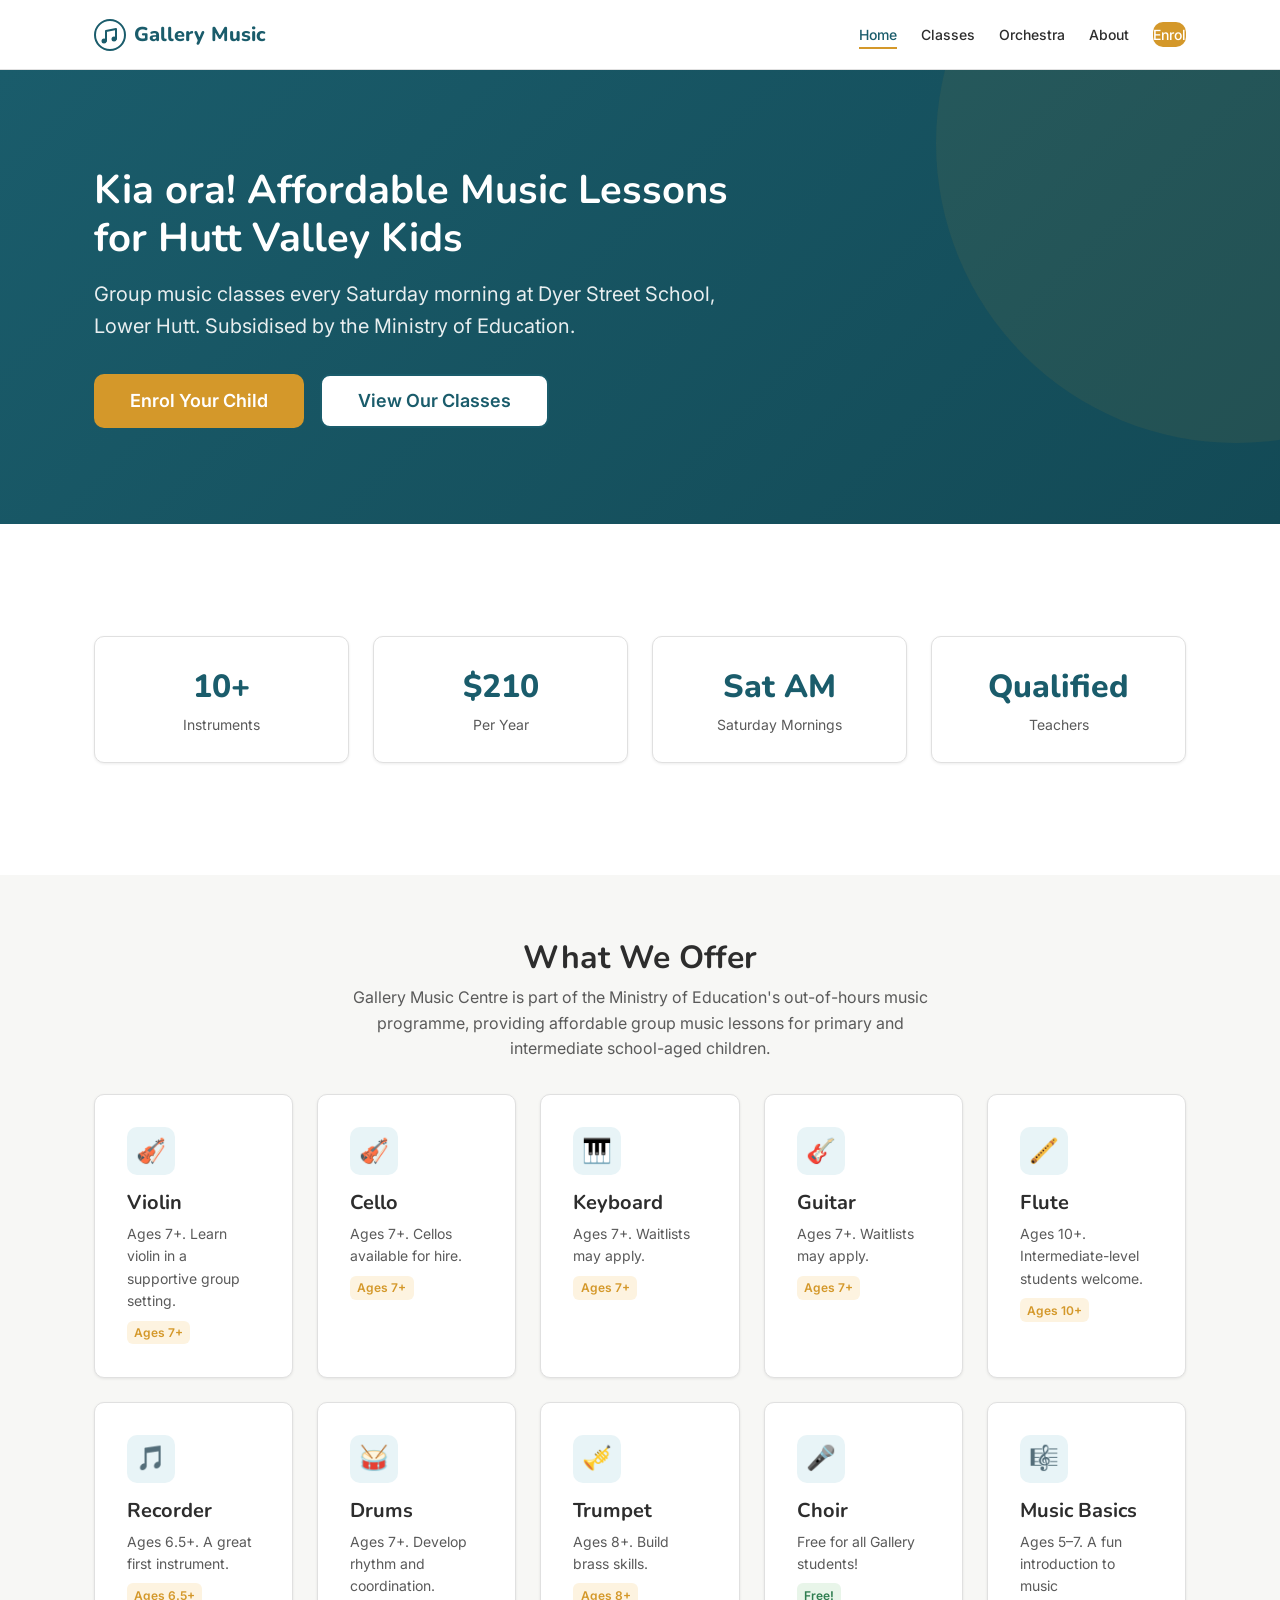
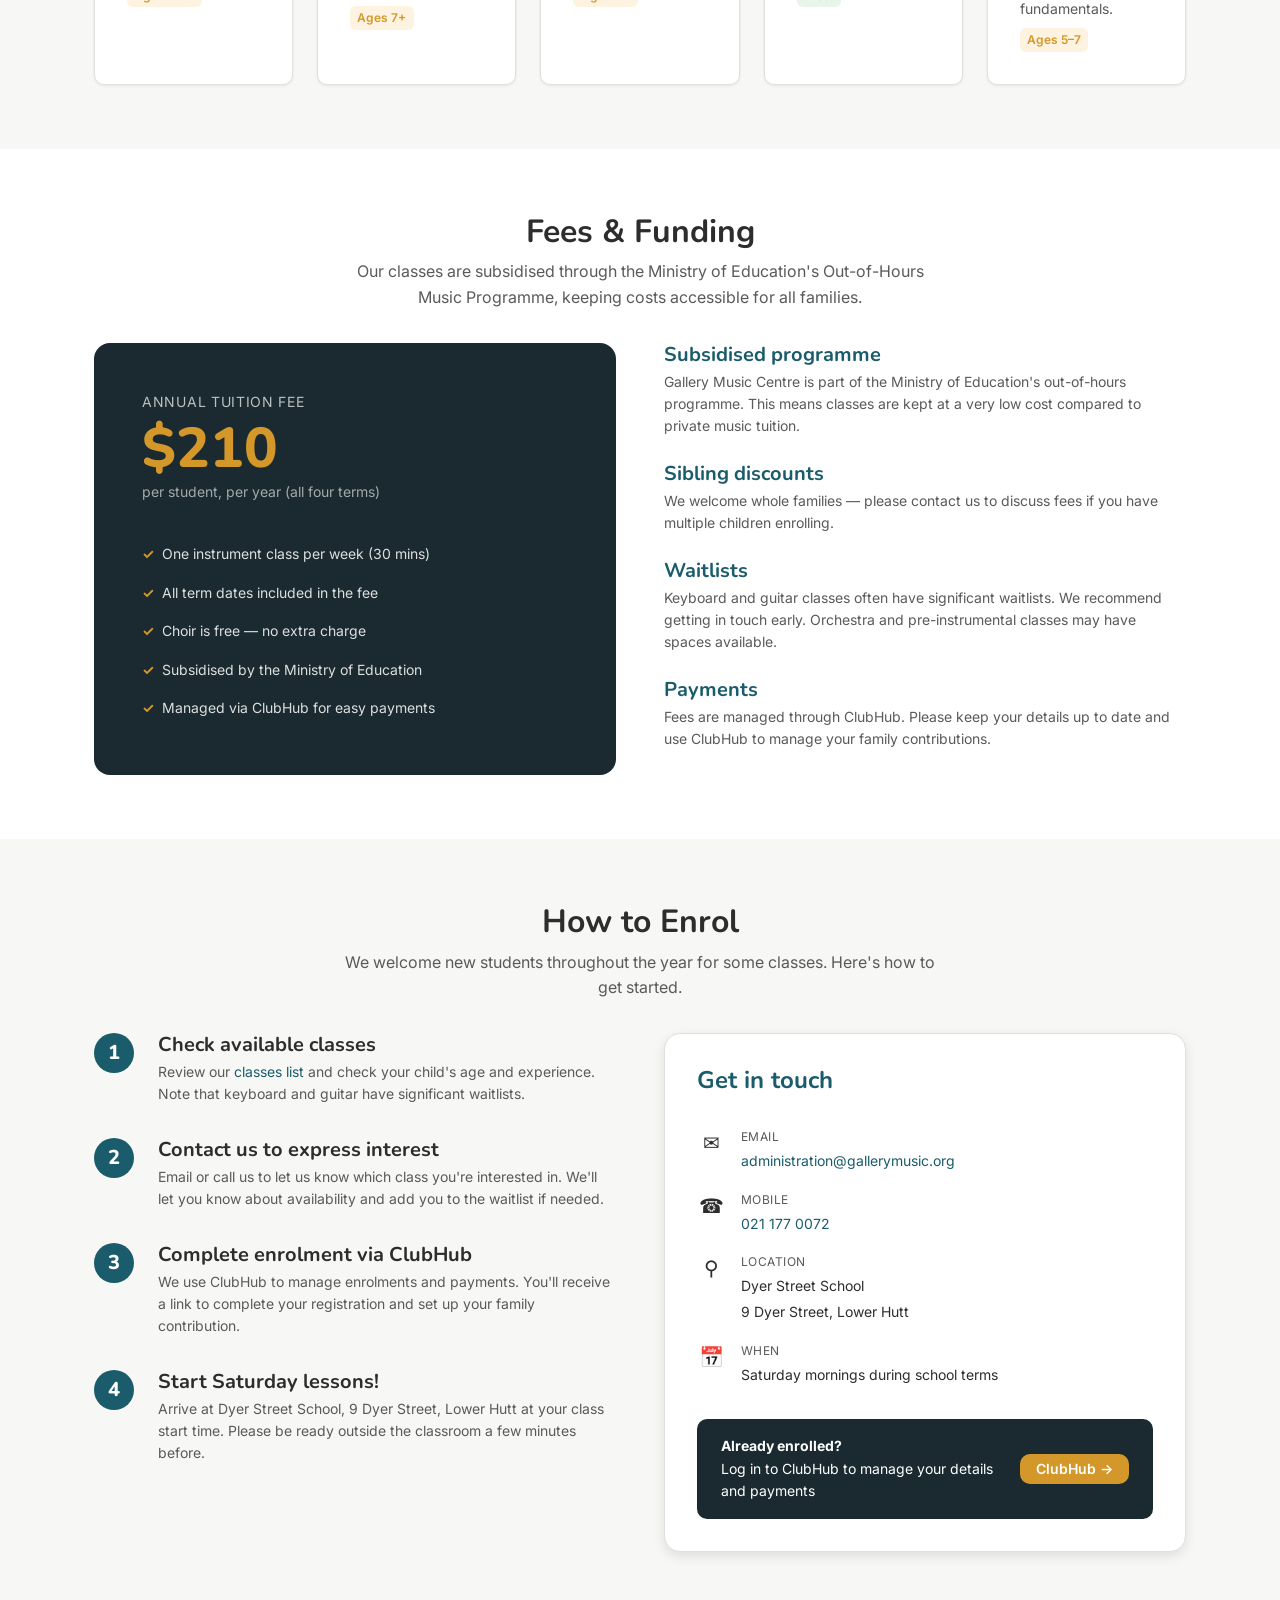
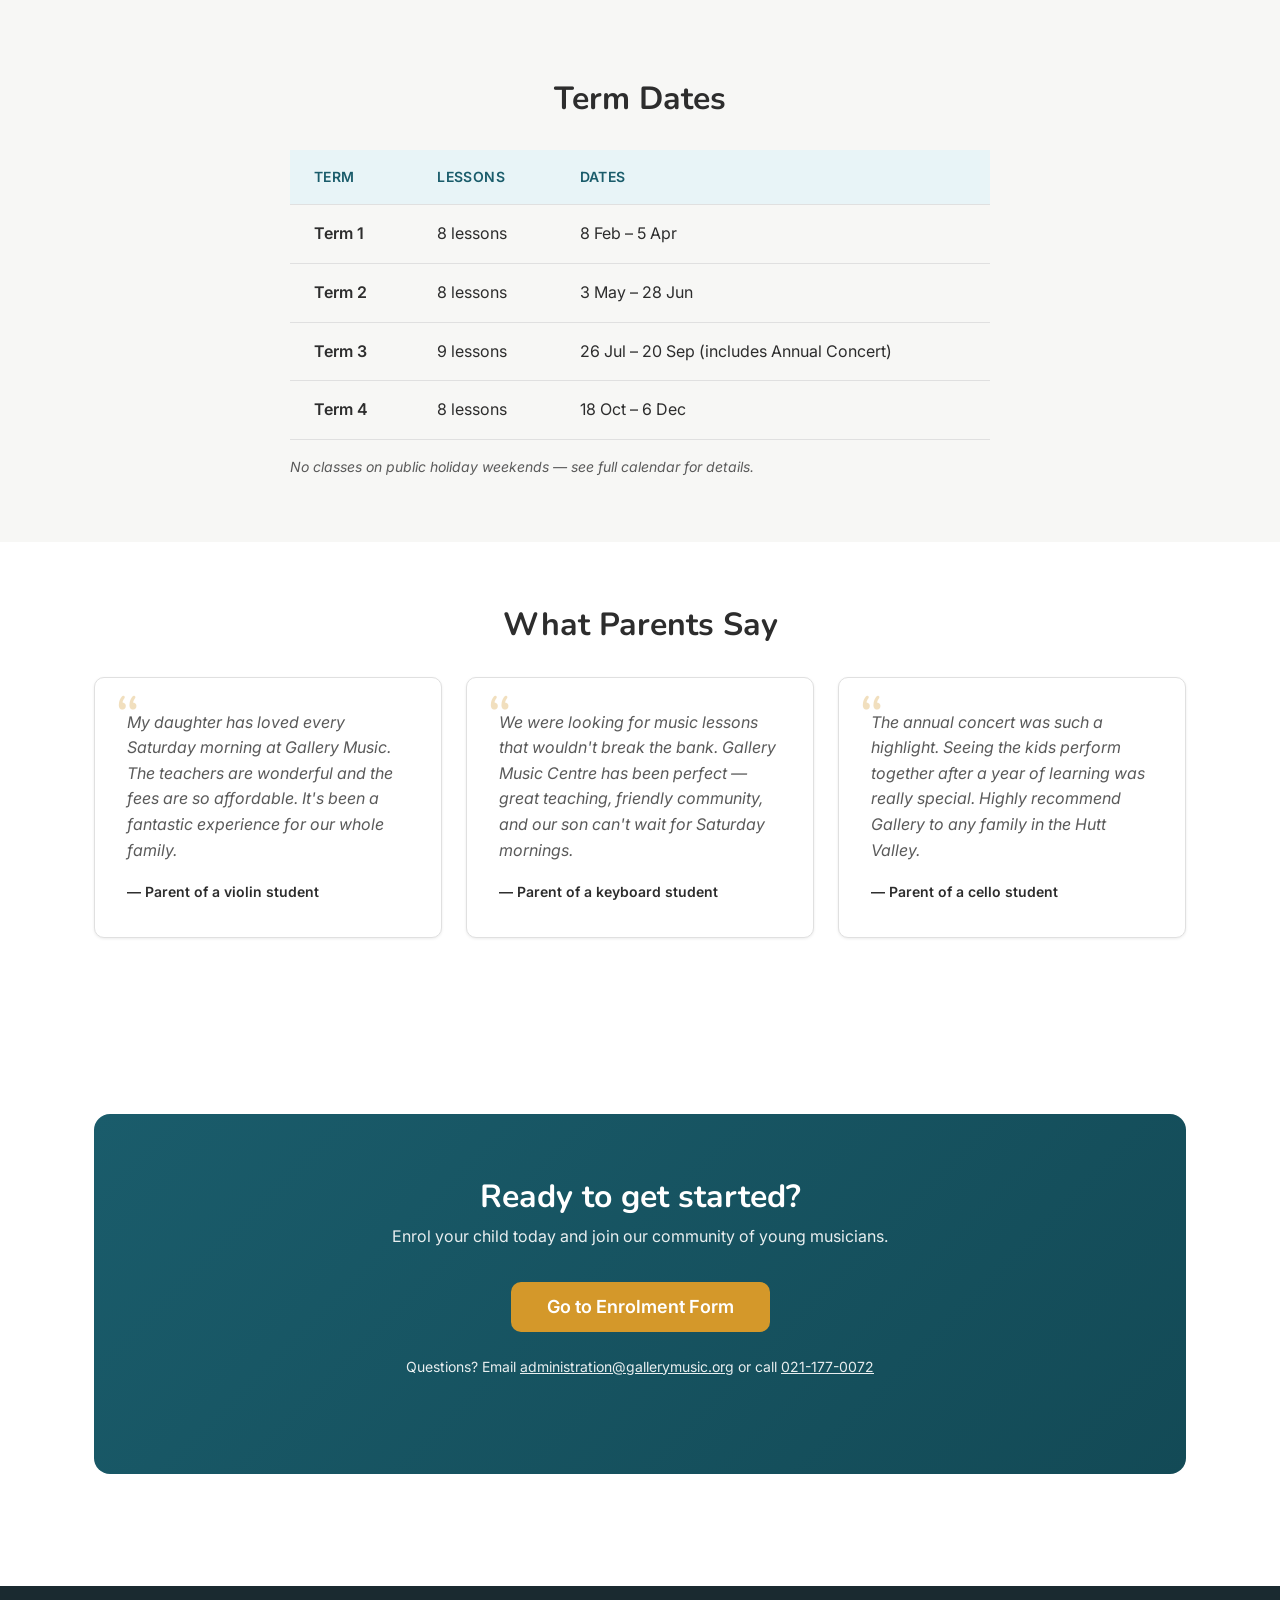
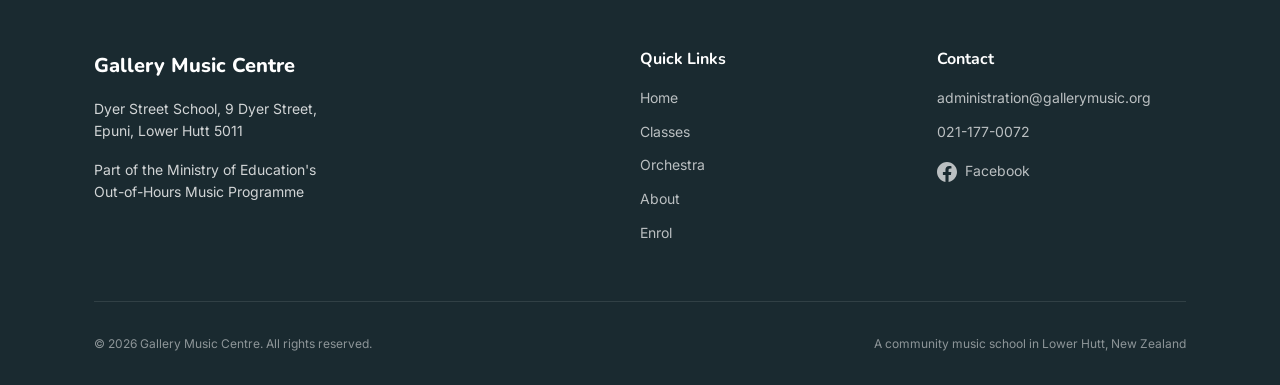
==== index.html @ 292ff6d8 "first commit" ====
<!DOCTYPE html>
<html lang="en-NZ">
<head>
  <meta charset="UTF-8">
  <meta name="viewport" content="width=device-width, initial-scale=1.0">
  <title>Gallery Music Centre — Affordable Music Lessons for Hutt Valley Kids</title>
  <meta name="description" content="Group music classes every Saturday morning at Dyer Street School, Lower Hutt. Subsidised by the Ministry of Education. Piano, violin, guitar, drums and more.">
  <link rel="preconnect" href="https://fonts.googleapis.com">
  <link rel="preconnect" href="https://fonts.gstatic.com" crossorigin>
  <link href="https://fonts.googleapis.com/css2?family=Inter:wght@400;500;600;700&family=Nunito:wght@700;800&display=swap" rel="stylesheet">
  <link rel="stylesheet" href="css/style.css">
</head>
<body>

  <a href="#main" class="skip-link">Skip to main content</a>

  <!-- Header -->
  <header class="site-header">
    <nav class="nav container" aria-label="Main navigation">
      <a href="index.html" class="nav__logo" aria-label="Gallery Music Centre — Home">
        <svg viewBox="0 0 32 32" fill="none" aria-hidden="true">
          <circle cx="16" cy="16" r="15" stroke="currentColor" stroke-width="2"/>
          <path d="M12 22V12l10-2v10" stroke="currentColor" stroke-width="2" stroke-linecap="round" stroke-linejoin="round"/>
          <circle cx="10" cy="22" r="2.5" fill="currentColor"/>
          <circle cx="20" cy="20" r="2.5" fill="currentColor"/>
        </svg>
        Gallery Music
      </a>
      <div class="nav__overlay" aria-hidden="true"></div>
      <ul class="nav__links" id="nav-links">
        <li><a href="index.html" class="active">Home</a></li>
        <li><a href="classes.html">Classes</a></li>
        <li><a href="orchestra.html">Orchestra</a></li>
        <li><a href="about.html">About</a></li>
        <li><a href="enrol.html" class="nav__enrol">Enrol</a></li>
      </ul>
      <button class="nav__toggle" aria-expanded="false" aria-controls="nav-links" aria-label="Toggle menu">
        <span></span><span></span><span></span>
      </button>
    </nav>
  </header>

  <main id="main">

    <!-- Hero -->
    <section class="hero">
      <div class="container">
        <div class="hero__content">
          <h1>Kia ora! Affordable Music Lessons for Hutt Valley Kids</h1>
          <p>Group music classes every Saturday morning at Dyer Street School, Lower Hutt. Subsidised by the Ministry of Education.</p>
          <div class="hero__buttons">
            <a href="enrol.html" class="btn btn--primary btn--large">Enrol Your Child</a>
            <a href="classes.html" class="btn btn--secondary btn--large">View Our Classes</a>
          </div>
        </div>
      </div>
    </section>

    <!-- Key Stats -->
    <section class="section" aria-label="Key facts">
      <div class="container">
        <div class="stats">
          <div class="stat-card">
            <span class="stat-card__value">10+</span>
            <span class="stat-card__label">Instruments</span>
          </div>
          <div class="stat-card">
            <span class="stat-card__value">$210</span>
            <span class="stat-card__label">Per Year</span>
          </div>
          <div class="stat-card">
            <span class="stat-card__value">Sat AM</span>
            <span class="stat-card__label">Saturday Mornings</span>
          </div>
          <div class="stat-card">
            <span class="stat-card__value">Qualified</span>
            <span class="stat-card__label">Teachers</span>
          </div>
        </div>
      </div>
    </section>

    <!-- What We Offer -->
    <section class="section section--alt">
      <div class="container">
        <div class="section-title">
          <h2>What We Offer</h2>
          <p>Gallery Music Centre is part of the Ministry of Education's out-of-hours music programme, providing affordable group music lessons for primary and intermediate school-aged children.</p>
        </div>
        <div class="card-grid card-grid--home">
          <a href="classes.html" class="card">
            <div class="card__icon">🎻</div>
            <h3>Violin</h3>
            <p>Ages 7+. Learn violin in a supportive group setting.</p>
            <span class="card__tag">Ages 7+</span>
          </a>
          <a href="classes.html" class="card">
            <div class="card__icon">🎻</div>
            <h3>Cello</h3>
            <p>Ages 7+. Cellos available for hire.</p>
            <span class="card__tag">Ages 7+</span>
          </a>
          <a href="classes.html" class="card">
            <div class="card__icon">🎹</div>
            <h3>Keyboard</h3>
            <p>Ages 7+. Waitlists may apply.</p>
            <span class="card__tag">Ages 7+</span>
          </a>
          <a href="classes.html" class="card">
            <div class="card__icon">🎸</div>
            <h3>Guitar</h3>
            <p>Ages 7+. Waitlists may apply.</p>
            <span class="card__tag">Ages 7+</span>
          </a>
          <a href="classes.html" class="card">
            <div class="card__icon">🪈</div>
            <h3>Flute</h3>
            <p>Ages 10+. Intermediate-level students welcome.</p>
            <span class="card__tag">Ages 10+</span>
          </a>
          <a href="classes.html" class="card">
            <div class="card__icon">🎵</div>
            <h3>Recorder</h3>
            <p>Ages 6.5+. A great first instrument.</p>
            <span class="card__tag">Ages 6.5+</span>
          </a>
          <a href="classes.html" class="card">
            <div class="card__icon">🥁</div>
            <h3>Drums</h3>
            <p>Ages 7+. Develop rhythm and coordination.</p>
            <span class="card__tag">Ages 7+</span>
          </a>
          <a href="classes.html" class="card">
            <div class="card__icon">🎺</div>
            <h3>Trumpet</h3>
            <p>Ages 8+. Build brass skills.</p>
            <span class="card__tag">Ages 8+</span>
          </a>
          <a href="classes.html" class="card card--free">
            <div class="card__icon">🎤</div>
            <h3>Choir</h3>
            <p>Free for all Gallery students!</p>
            <span class="card__tag">Free!</span>
          </a>
          <a href="classes.html" class="card">
            <div class="card__icon">🎼</div>
            <h3>Music Basics</h3>
            <p>Ages 5&ndash;7. A fun introduction to music fundamentals.</p>
            <span class="card__tag">Ages 5&ndash;7</span>
          </a>
        </div>
      </div>
    </section>

    <!-- Fees & Funding -->
    <section class="section">
      <div class="container">
        <div class="section-title">
          <h2>Fees &amp; Funding</h2>
          <p>Our classes are subsidised through the Ministry of Education's Out-of-Hours Music Programme, keeping costs accessible for all families.</p>
        </div>
        <div class="fees-layout">
          <div class="fee-box">
            <div class="fee-box__title">Annual Tuition Fee</div>
            <div class="fee-box__amount">$210</div>
            <div class="fee-box__period">per student, per year (all four terms)</div>
            <ul class="fee-box__list">
              <li>One instrument class per week (30 mins)</li>
              <li>All term dates included in the fee</li>
              <li>Choir is free &mdash; no extra charge</li>
              <li>Subsidised by the Ministry of Education</li>
              <li>Managed via ClubHub for easy payments</li>
            </ul>
          </div>
          <div class="fee-notes">
            <h4>Subsidised programme</h4>
            <p>Gallery Music Centre is part of the Ministry of Education's out-of-hours programme. This means classes are kept at a very low cost compared to private music tuition.</p>
            <h4>Sibling discounts</h4>
            <p>We welcome whole families &mdash; please contact us to discuss fees if you have multiple children enrolling.</p>
            <h4>Waitlists</h4>
            <p>Keyboard and guitar classes often have significant waitlists. We recommend getting in touch early. Orchestra and pre-instrumental classes may have spaces available.</p>
            <h4>Payments</h4>
            <p>Fees are managed through ClubHub. Please keep your details up to date and use ClubHub to manage your family contributions.</p>
          </div>
        </div>
      </div>
    </section>

    <!-- Join Gallery Music -->
    <section class="section section--alt">
      <div class="container">
        <div class="section-title">
          <h2>How to Enrol</h2>
          <p>We welcome new students throughout the year for some classes. Here's how to get started.</p>
        </div>
        <div class="enrol-layout">
          <div class="enrol-steps">
            <div class="enrol-step">
              <div class="enrol-step__num">1</div>
              <div>
                <h4>Check available classes</h4>
                <p>Review our <a href="classes.html">classes list</a> and check your child's age and experience. Note that keyboard and guitar have significant waitlists.</p>
              </div>
            </div>
            <div class="enrol-step">
              <div class="enrol-step__num">2</div>
              <div>
                <h4>Contact us to express interest</h4>
                <p>Email or call us to let us know which class you're interested in. We'll let you know about availability and add you to the waitlist if needed.</p>
              </div>
            </div>
            <div class="enrol-step">
              <div class="enrol-step__num">3</div>
              <div>
                <h4>Complete enrolment via ClubHub</h4>
                <p>We use ClubHub to manage enrolments and payments. You'll receive a link to complete your registration and set up your family contribution.</p>
              </div>
            </div>
            <div class="enrol-step">
              <div class="enrol-step__num">4</div>
              <div>
                <h4>Start Saturday lessons!</h4>
                <p>Arrive at Dyer Street School, 9 Dyer Street, Lower Hutt at your class start time. Please be ready outside the classroom a few minutes before.</p>
              </div>
            </div>
          </div>
          <div class="contact-box">
            <h3>Get in touch</h3>
            <div class="contact-item">
              <div class="contact-item__icon">&#9993;</div>
              <div>
                <div class="contact-item__label">Email</div>
                <a href="mailto:administration@gallerymusic.org">administration@gallerymusic.org</a>
              </div>
            </div>
            <div class="contact-item">
              <div class="contact-item__icon">&#9742;</div>
              <div>
                <div class="contact-item__label">Mobile</div>
                <a href="tel:021-177-0072">021 177 0072</a>
              </div>
            </div>
            <div class="contact-item">
              <div class="contact-item__icon">&#9906;</div>
              <div>
                <div class="contact-item__label">Location</div>
                <span>Dyer Street School<br>9 Dyer Street, Lower Hutt</span>
              </div>
            </div>
            <div class="contact-item">
              <div class="contact-item__icon">&#128197;</div>
              <div>
                <div class="contact-item__label">When</div>
                <span>Saturday mornings during school terms</span>
              </div>
            </div>
            <!-- TODO: Add actual ClubHub URL -->
            <div class="clubhub-banner">
              <div class="clubhub-banner__text">
                <strong>Already enrolled?</strong>
                Log in to ClubHub to manage your details and payments
              </div>
              <a href="enrol.html" class="btn">ClubHub &rarr;</a>
            </div>
          </div>
        </div>
      </div>
    </section>

    <!-- Term Calendar -->
    <section class="section section--alt">
      <div class="container">
        <div class="section-title">
          <h2>Term Dates</h2>
          <!-- TODO: Update term dates each year -->
        </div>
        <div style="max-width: 700px; margin: 0 auto;">
          <table class="term-table">
            <thead>
              <tr>
                <th>Term</th>
                <th>Lessons</th>
                <th>Dates</th>
              </tr>
            </thead>
            <tbody>
              <!-- TODO: Replace with actual current year term dates -->
              <tr>
                <td>Term 1</td>
                <td>8 lessons</td>
                <td>8 Feb &ndash; 5 Apr</td>
              </tr>
              <tr>
                <td>Term 2</td>
                <td>8 lessons</td>
                <td>3 May &ndash; 28 Jun</td>
              </tr>
              <tr>
                <td>Term 3</td>
                <td>9 lessons</td>
                <td>26 Jul &ndash; 20 Sep (includes Annual Concert)</td>
              </tr>
              <tr>
                <td>Term 4</td>
                <td>8 lessons</td>
                <td>18 Oct &ndash; 6 Dec</td>
              </tr>
            </tbody>
          </table>
          <p class="term-note">No classes on public holiday weekends &mdash; see full calendar for details.</p>
        </div>
      </div>
    </section>

    <!-- Testimonials -->
    <section class="section">
      <div class="container">
        <div class="section-title">
          <h2>What Parents Say</h2>
        </div>
        <!-- TODO: Replace placeholder testimonials with real parent quotes -->
        <div class="testimonials">
          <div class="testimonial">
            <p>My daughter has loved every Saturday morning at Gallery Music. The teachers are wonderful and the fees are so affordable. It's been a fantastic experience for our whole family.</p>
            <span class="testimonial__author">&mdash; Parent of a violin student</span>
          </div>
          <div class="testimonial">
            <p>We were looking for music lessons that wouldn't break the bank. Gallery Music Centre has been perfect &mdash; great teaching, friendly community, and our son can't wait for Saturday mornings.</p>
            <span class="testimonial__author">&mdash; Parent of a keyboard student</span>
          </div>
          <div class="testimonial">
            <p>The annual concert was such a highlight. Seeing the kids perform together after a year of learning was really special. Highly recommend Gallery to any family in the Hutt Valley.</p>
            <span class="testimonial__author">&mdash; Parent of a cello student</span>
          </div>
        </div>
      </div>
    </section>

    <!-- CTA Banner -->
    <section class="section">
      <div class="container">
        <div class="cta-banner">
          <h2>Ready to get started?</h2>
          <p>Enrol your child today and join our community of young musicians.</p>
          <a href="enrol.html" class="btn btn--primary btn--large">Go to Enrolment Form</a>
          <p style="margin-top: var(--space-lg); font-size: var(--fs-sm);">
            Questions? Email <a href="mailto:administration@gallerymusic.org" style="color: var(--color-white); text-decoration: underline;">administration@gallerymusic.org</a>
            or call <a href="tel:021-177-0072" style="color: var(--color-white); text-decoration: underline;">021-177-0072</a>
          </p>
        </div>
      </div>
    </section>

  </main>

  <!-- Footer -->
  <footer class="site-footer">
    <div class="container">
      <div class="footer__grid">
        <div>
          <div class="footer__brand">Gallery Music Centre</div>
          <p>Dyer Street School, 9 Dyer Street,<br>Epuni, Lower Hutt 5011</p>
          <p style="margin-top: var(--space-md);">Part of the Ministry of Education's<br>Out-of-Hours Music Programme</p>
        </div>
        <div>
          <h4>Quick Links</h4>
          <ul class="footer__links">
            <li><a href="index.html">Home</a></li>
            <li><a href="classes.html">Classes</a></li>
            <li><a href="orchestra.html">Orchestra</a></li>
            <li><a href="about.html">About</a></li>
            <li><a href="enrol.html">Enrol</a></li>
          </ul>
        </div>
        <div>
          <h4>Contact</h4>
          <ul class="footer__links">
            <li><a href="mailto:administration@gallerymusic.org">administration@gallerymusic.org</a></li>
            <li><a href="tel:021-177-0072">021-177-0072</a></li>
          </ul>
          <div class="footer__social" style="margin-top: var(--space-md);">
            <a href="https://www.facebook.com/gallerymusiccentre" target="_blank" rel="noopener noreferrer">
              <svg width="20" height="20" viewBox="0 0 24 24" fill="currentColor" aria-hidden="true"><path d="M24 12.073c0-6.627-5.373-12-12-12s-12 5.373-12 12c0 5.99 4.388 10.954 10.125 11.854v-8.385H7.078v-3.47h3.047V9.43c0-3.007 1.792-4.669 4.533-4.669 1.312 0 2.686.235 2.686.235v2.953H15.83c-1.491 0-1.956.925-1.956 1.874v2.25h3.328l-.532 3.47h-2.796v8.385C19.612 23.027 24 18.062 24 12.073z"/></svg>
              Facebook
            </a>
          </div>
        </div>
      </div>
      <div class="footer__bottom">
        <span>&copy; 2026 Gallery Music Centre. All rights reserved.</span>
        <span>A community music school in Lower Hutt, New Zealand</span>
      </div>
    </div>
  </footer>

  <script src="js/main.js"></script>
</body>
</html>
---- css/style.css ----
/* ============================================
   Gallery Music Centre — Design System & Styles
   See art_direction.md for full creative brief.
   ============================================ */

/* --- Custom Properties --- */
:root {
  /* Colours */
  --color-primary: #1a5c6b;
  --color-primary-dark: #134a56;
  --color-primary-light: #e8f4f7;
  --color-accent: #d4982a;
  --color-accent-light: #fdf3e0;
  --color-text: #2d2d2d;
  --color-text-light: #5a5a5a;
  --color-bg: #ffffff;
  --color-bg-alt: #f7f7f5;
  --color-bg-dark: #1a2a30;
  --color-border: #e0e0e0;
  --color-success: #2e7d4f;
  --color-error: #c0392b;
  --color-white: #ffffff;

  /* Typography */
  --font-body: 'Inter', -apple-system, BlinkMacSystemFont, 'Segoe UI', sans-serif;
  --font-heading: 'Nunito', 'Inter', sans-serif;
  --fs-xs: 0.75rem;
  --fs-sm: 0.875rem;
  --fs-base: 1rem;
  --fs-md: 1.125rem;
  --fs-lg: 1.25rem;
  --fs-xl: 1.5rem;
  --fs-2xl: 2rem;
  --fs-3xl: 2.5rem;
  --lh-tight: 1.2;
  --lh-normal: 1.6;

  /* Spacing */
  --space-xs: 0.25rem;
  --space-sm: 0.5rem;
  --space-md: 1rem;
  --space-lg: 1.5rem;
  --space-xl: 2rem;
  --space-2xl: 3rem;
  --space-3xl: 4rem;
  --space-4xl: 6rem;

  /* Layout */
  --max-width: 1140px;
  --nav-height: 70px;

  /* Effects */
  --radius-sm: 6px;
  --radius-md: 10px;
  --radius-lg: 16px;
  --radius-full: 50%;
  --shadow-sm: 0 1px 3px rgba(0, 0, 0, 0.08);
  --shadow-md: 0 4px 12px rgba(0, 0, 0, 0.1);
  --shadow-lg: 0 8px 24px rgba(0, 0, 0, 0.12);
  --transition: 0.2s ease;
}

/* --- Reset & Base --- */
*,
*::before,
*::after {
  box-sizing: border-box;
  margin: 0;
  padding: 0;
}

html {
  scroll-behavior: smooth;
  scroll-padding-top: var(--nav-height);
}

body {
  font-family: var(--font-body);
  font-size: var(--fs-base);
  line-height: var(--lh-normal);
  color: var(--color-text);
  background: var(--color-bg);
  -webkit-font-smoothing: antialiased;
}

img {
  max-width: 100%;
  height: auto;
  display: block;
}

a {
  color: var(--color-primary);
  text-decoration: none;
  transition: color var(--transition);
}

a:hover {
  color: var(--color-accent);
  text-decoration: underline;
}

/* Suppress underline on cards, buttons, nav, footer links */
.card:hover,
.btn:hover,
.nav__links a:hover,
.nav__logo:hover,
.footer__links a:hover,
.footer__social a:hover,
.clubhub-banner .btn:hover {
  text-decoration: none;
}

h1, h2, h3, h4, h5, h6 {
  font-family: var(--font-heading);
  line-height: var(--lh-tight);
  color: var(--color-text);
}

h1 { font-size: var(--fs-3xl); }
h2 { font-size: var(--fs-2xl); }
h3 { font-size: var(--fs-xl); }
h4 { font-size: var(--fs-lg); }

/* --- Skip to Content --- */
.skip-link {
  position: absolute;
  top: -100%;
  left: var(--space-md);
  background: var(--color-primary);
  color: var(--color-white);
  padding: var(--space-sm) var(--space-md);
  border-radius: var(--radius-sm);
  z-index: 1000;
  font-size: var(--fs-sm);
}

.skip-link:focus {
  top: var(--space-sm);
  color: var(--color-white);
}

/* --- Utility --- */
.container {
  width: 100%;
  max-width: var(--max-width);
  margin: 0 auto;
  padding: 0 var(--space-lg);
}

.section {
  padding: var(--space-3xl) 0;
}

.section--alt {
  background: var(--color-bg-alt);
}

.section-title {
  text-align: center;
  margin-bottom: var(--space-xl);
}

.section-title h2 {
  margin-bottom: var(--space-sm);
}

.section-title p {
  color: var(--color-text-light);
  max-width: 600px;
  margin: 0 auto;
}

.text-center { text-align: center; }

.sr-only {
  position: absolute;
  width: 1px;
  height: 1px;
  padding: 0;
  margin: -1px;
  overflow: hidden;
  clip: rect(0, 0, 0, 0);
  white-space: nowrap;
  border: 0;
}

/* --- Buttons --- */
.btn {
  display: inline-flex;
  align-items: center;
  gap: var(--space-sm);
  padding: 0.75rem 1.75rem;
  border: none;
  border-radius: var(--radius-md);
  font-family: var(--font-body);
  font-size: var(--fs-base);
  font-weight: 600;
  cursor: pointer;
  transition: all var(--transition);
  text-decoration: none;
  line-height: 1;
}

.btn:focus-visible {
  outline: 3px solid var(--color-accent);
  outline-offset: 2px;
}

.btn--primary {
  background: var(--color-accent);
  color: var(--color-white);
}

.btn--primary:hover {
  background: #c08a22;
  color: var(--color-white);
}

.btn--secondary {
  background: var(--color-white);
  color: var(--color-primary);
  border: 2px solid var(--color-primary);
}

.btn--secondary:hover {
  background: var(--color-primary);
  color: var(--color-white);
}

.btn--large {
  padding: 1rem 2.25rem;
  font-size: var(--fs-md);
}

/* --- Header / Navigation --- */
.site-header {
  position: sticky;
  top: 0;
  z-index: 100;
  background: var(--color-white);
  border-bottom: 1px solid var(--color-border);
  height: var(--nav-height);
}

.nav {
  display: flex;
  align-items: center;
  justify-content: space-between;
  height: var(--nav-height);
}

.nav__logo {
  font-family: var(--font-heading);
  font-size: var(--fs-lg);
  font-weight: 800;
  color: var(--color-primary);
  display: flex;
  align-items: center;
  gap: var(--space-sm);
}

.nav__logo:hover {
  color: var(--color-primary-dark);
}

.nav__logo svg {
  width: 32px;
  height: 32px;
  flex-shrink: 0;
}

.nav__links {
  display: flex;
  align-items: center;
  gap: var(--space-lg);
  list-style: none;
}

.nav__links a {
  font-size: var(--fs-sm);
  font-weight: 500;
  color: var(--color-text);
  padding: var(--space-xs) 0;
  position: relative;
}

.nav__links a::after {
  content: '';
  position: absolute;
  bottom: -2px;
  left: 0;
  width: 0;
  height: 2px;
  background: var(--color-accent);
  transition: width var(--transition);
}

.nav__links a:hover::after,
.nav__links a.active::after {
  width: 100%;
}

.nav__links a.active {
  color: var(--color-primary);
}

.nav__enrol {
  background: var(--color-accent);
  color: var(--color-white) !important;
  padding: 0.5rem 1.25rem;
  border-radius: var(--radius-md);
  font-weight: 600;
}

.nav__enrol::after {
  display: none !important;
}

.nav__enrol:hover {
  background: #c08a22;
  color: var(--color-white) !important;
}

/* Hamburger */
.nav__toggle {
  display: none;
  background: none;
  border: none;
  cursor: pointer;
  padding: var(--space-sm);
  z-index: 110;
}

.nav__toggle span {
  display: block;
  width: 24px;
  height: 2px;
  background: var(--color-text);
  margin: 6px 0;
  transition: all var(--transition);
  border-radius: 2px;
}

.nav__toggle[aria-expanded="true"] span:nth-child(1) {
  transform: rotate(45deg) translate(5px, 6px);
}

.nav__toggle[aria-expanded="true"] span:nth-child(2) {
  opacity: 0;
}

.nav__toggle[aria-expanded="true"] span:nth-child(3) {
  transform: rotate(-45deg) translate(5px, -6px);
}

/* --- Hero Section --- */
.hero {
  background: linear-gradient(135deg, var(--color-primary) 0%, var(--color-primary-dark) 100%);
  color: var(--color-white);
  padding: var(--space-4xl) 0;
  position: relative;
  overflow: hidden;
}

.hero::before {
  content: '';
  position: absolute;
  top: -50%;
  right: -20%;
  width: 600px;
  height: 600px;
  border-radius: var(--radius-full);
  background: rgba(212, 152, 42, 0.08);
}

.hero__content {
  max-width: 680px;
  position: relative;
  z-index: 1;
}

.hero h1 {
  color: var(--color-white);
  font-size: var(--fs-3xl);
  margin-bottom: var(--space-md);
}

.hero p {
  font-size: var(--fs-lg);
  opacity: 0.9;
  margin-bottom: var(--space-xl);
  line-height: var(--lh-normal);
}

.hero__buttons {
  display: flex;
  gap: var(--space-md);
  flex-wrap: wrap;
}

/* Orchestra hero variant */
.hero--orchestra {
  background: linear-gradient(135deg, #1a2a30 0%, var(--color-primary-dark) 100%);
  text-align: center;
}

.hero--orchestra .hero__content {
  max-width: 700px;
  margin: 0 auto;
}

/* --- Stats Bar --- */
.stats {
  display: grid;
  grid-template-columns: repeat(4, 1fr);
  gap: var(--space-lg);
  padding: var(--space-2xl) 0;
}

.stat-card {
  text-align: center;
  padding: var(--space-lg);
  background: var(--color-white);
  border-radius: var(--radius-md);
  box-shadow: var(--shadow-sm);
  border: 1px solid var(--color-border);
}

.stat-card__value {
  font-family: var(--font-heading);
  font-size: var(--fs-2xl);
  font-weight: 800;
  color: var(--color-primary);
  display: block;
}

.stat-card__label {
  font-size: var(--fs-sm);
  color: var(--color-text-light);
  margin-top: var(--space-xs);
}

/* --- Card Grids --- */
.card-grid {
  display: grid;
  grid-template-columns: repeat(auto-fill, minmax(250px, 1fr));
  gap: var(--space-lg);
}

/* When exactly 10 cards (home page), use 5 columns on wide screens */
.card-grid--home {
  grid-template-columns: repeat(auto-fill, minmax(180px, 1fr));
}

/* When exactly 3 items (e.g. audience), force 3 columns */
.card-grid--three {
  grid-template-columns: repeat(3, 1fr);
}

.card {
  background: var(--color-white);
  border-radius: var(--radius-md);
  padding: var(--space-xl);
  box-shadow: var(--shadow-sm);
  border: 1px solid var(--color-border);
  transition: box-shadow var(--transition), transform var(--transition);
  text-decoration: none;
  color: inherit;
  display: block;
}

.card:hover {
  box-shadow: var(--shadow-md);
  transform: translateY(-2px);
  color: inherit;
}

.card__icon {
  width: 48px;
  height: 48px;
  background: var(--color-primary-light);
  border-radius: var(--radius-md);
  display: flex;
  align-items: center;
  justify-content: center;
  margin-bottom: var(--space-md);
  color: var(--color-primary);
  font-size: var(--fs-xl);
}

.card h3 {
  margin-bottom: var(--space-sm);
  font-size: var(--fs-lg);
}

.card p {
  color: var(--color-text-light);
  font-size: var(--fs-sm);
}

.card__tag {
  display: inline-block;
  background: var(--color-accent-light);
  color: var(--color-accent);
  font-size: var(--fs-xs);
  font-weight: 600;
  padding: 0.2em 0.6em;
  border-radius: var(--radius-sm);
  margin-top: var(--space-sm);
}

.card--free .card__tag {
  background: #e8f5e9;
  color: var(--color-success);
}

/* --- How It Works --- */
.steps {
  display: grid;
  grid-template-columns: repeat(3, 1fr);
  gap: var(--space-xl);
  text-align: center;
}

.step {
  position: relative;
}

.step__number {
  width: 56px;
  height: 56px;
  background: var(--color-accent);
  color: var(--color-white);
  border-radius: var(--radius-full);
  display: flex;
  align-items: center;
  justify-content: center;
  font-family: var(--font-heading);
  font-size: var(--fs-xl);
  font-weight: 800;
  margin: 0 auto var(--space-md);
}

.step h3 {
  margin-bottom: var(--space-sm);
}

.step p {
  color: var(--color-text-light);
  font-size: var(--fs-sm);
}

/* --- Term Calendar --- */
.term-table {
  width: 100%;
  border-collapse: collapse;
  margin-bottom: var(--space-md);
}

.term-table th,
.term-table td {
  padding: var(--space-md) var(--space-lg);
  text-align: left;
  border-bottom: 1px solid var(--color-border);
}

.term-table th {
  font-weight: 600;
  color: var(--color-primary);
  background: var(--color-primary-light);
  font-size: var(--fs-sm);
  text-transform: uppercase;
  letter-spacing: 0.03em;
}

.term-table td:first-child {
  font-weight: 600;
}

.term-note {
  font-size: var(--fs-sm);
  color: var(--color-text-light);
  font-style: italic;
}

/* --- Testimonials --- */
.testimonials {
  display: grid;
  grid-template-columns: repeat(auto-fill, minmax(300px, 1fr));
  gap: var(--space-lg);
}

.testimonial {
  background: var(--color-white);
  border-radius: var(--radius-md);
  padding: var(--space-xl);
  box-shadow: var(--shadow-sm);
  border: 1px solid var(--color-border);
  position: relative;
}

.testimonial::before {
  content: '\201C';
  font-size: 4rem;
  font-family: var(--font-heading);
  color: var(--color-accent);
  opacity: 0.3;
  position: absolute;
  top: 10px;
  left: 20px;
  line-height: 1;
}

.testimonial p {
  font-style: italic;
  color: var(--color-text-light);
  margin-bottom: var(--space-md);
  position: relative;
  z-index: 1;
}

.testimonial__author {
  font-weight: 600;
  font-size: var(--fs-sm);
  color: var(--color-text);
  font-style: normal;
}

/* --- CTA Banner --- */
.cta-banner {
  background: linear-gradient(135deg, var(--color-primary) 0%, var(--color-primary-dark) 100%);
  color: var(--color-white);
  text-align: center;
  padding: var(--space-3xl) var(--space-lg);
  border-radius: var(--radius-lg);
  margin: var(--space-2xl) 0;
}

.cta-banner h2 {
  color: var(--color-white);
  margin-bottom: var(--space-sm);
}

.cta-banner p {
  opacity: 0.9;
  margin-bottom: var(--space-xl);
}

/* --- Fees & Funding --- */
.fees-layout {
  display: grid;
  grid-template-columns: 1fr 1fr;
  gap: var(--space-2xl);
  align-items: start;
}

.fee-box {
  background: var(--color-bg-dark);
  color: var(--color-white);
  border-radius: var(--radius-lg);
  padding: var(--space-2xl);
}

.fee-box__title {
  font-size: var(--fs-sm);
  text-transform: uppercase;
  letter-spacing: 0.05em;
  color: rgba(255, 255, 255, 0.7);
  margin-bottom: var(--space-sm);
}

.fee-box__amount {
  font-family: var(--font-heading);
  font-size: 3.5rem;
  font-weight: 800;
  color: var(--color-accent);
  line-height: 1;
  margin-bottom: var(--space-xs);
}

.fee-box__period {
  font-size: var(--fs-sm);
  color: rgba(255, 255, 255, 0.6);
  margin-bottom: var(--space-xl);
}

.fee-box__list {
  list-style: none;
}

.fee-box__list li {
  padding: var(--space-sm) 0;
  font-size: var(--fs-sm);
  display: flex;
  align-items: baseline;
  gap: var(--space-sm);
  color: rgba(255, 255, 255, 0.85);
}

.fee-box__list li::before {
  content: '\2713';
  color: var(--color-accent);
  font-weight: 700;
  flex-shrink: 0;
}

.fee-notes h4 {
  color: var(--color-primary);
  margin-bottom: var(--space-xs);
}

.fee-notes p {
  color: var(--color-text-light);
  font-size: var(--fs-sm);
  margin-bottom: var(--space-lg);
  line-height: var(--lh-normal);
}

.fee-notes p:last-child {
  margin-bottom: 0;
}

/* --- Join / Enrol Layout --- */
.enrol-layout {
  display: grid;
  grid-template-columns: 1fr 1fr;
  gap: var(--space-2xl);
  align-items: start;
}

.enrol-steps .enrol-step {
  display: flex;
  gap: var(--space-lg);
  margin-bottom: var(--space-xl);
}

.enrol-steps .enrol-step:last-child {
  margin-bottom: 0;
}

.enrol-step__num {
  width: 40px;
  height: 40px;
  min-width: 40px;
  background: var(--color-primary);
  color: var(--color-white);
  border-radius: var(--radius-full);
  display: flex;
  align-items: center;
  justify-content: center;
  font-family: var(--font-heading);
  font-size: var(--fs-lg);
  font-weight: 800;
}

.enrol-step h4 {
  margin-bottom: var(--space-xs);
}

.enrol-step p {
  color: var(--color-text-light);
  font-size: var(--fs-sm);
  line-height: var(--lh-normal);
}

.contact-box {
  background: var(--color-white);
  border-radius: var(--radius-lg);
  padding: var(--space-xl);
  box-shadow: var(--shadow-md);
  border: 1px solid var(--color-border);
}

.contact-box h3 {
  margin-bottom: var(--space-lg);
  color: var(--color-primary);
}

.contact-item {
  display: flex;
  align-items: flex-start;
  gap: var(--space-md);
  padding: var(--space-sm) 0;
}

.contact-item__icon {
  font-size: var(--fs-lg);
  flex-shrink: 0;
  width: 28px;
  text-align: center;
}

.contact-item__label {
  font-size: var(--fs-xs);
  text-transform: uppercase;
  letter-spacing: 0.04em;
  color: var(--color-text-light);
  margin-bottom: 2px;
}

.contact-item a,
.contact-item span {
  font-size: var(--fs-sm);
}

.clubhub-banner {
  margin-top: var(--space-lg);
  background: var(--color-bg-dark);
  border-radius: var(--radius-md);
  padding: var(--space-md) var(--space-lg);
  display: flex;
  align-items: center;
  gap: var(--space-md);
  color: var(--color-white);
}

.clubhub-banner__text {
  flex: 1;
  font-size: var(--fs-sm);
  line-height: var(--lh-normal);
}

.clubhub-banner__text strong {
  display: block;
  color: var(--color-white);
}

.clubhub-banner .btn {
  background: var(--color-accent);
  color: var(--color-white);
  padding: 0.5rem 1rem;
  font-size: var(--fs-sm);
  white-space: nowrap;
}

.clubhub-banner .btn:hover {
  background: #c08a22;
  color: var(--color-white);
}

/* --- Page Header --- */
.page-header {
  background: var(--color-primary-light);
  padding: var(--space-2xl) 0;
  text-align: center;
}

.page-header p {
  color: var(--color-text-light);
  max-width: 600px;
  margin: var(--space-sm) auto 0;
}

/* --- FAQ Accordion --- */
.faq {
  max-width: 800px;
  margin: 0 auto;
}

.faq details {
  border: 1px solid var(--color-border);
  border-radius: var(--radius-md);
  margin-bottom: var(--space-sm);
  background: var(--color-white);
  overflow: hidden;
}

.faq summary {
  padding: var(--space-md) var(--space-lg);
  font-weight: 600;
  cursor: pointer;
  list-style: none;
  display: flex;
  justify-content: space-between;
  align-items: center;
  transition: background var(--transition);
}

.faq summary::-webkit-details-marker {
  display: none;
}

.faq summary::after {
  content: '+';
  font-size: var(--fs-xl);
  font-weight: 300;
  color: var(--color-primary);
  transition: transform var(--transition);
  flex-shrink: 0;
  margin-left: var(--space-md);
}

.faq details[open] summary::after {
  content: '\2212';
}

.faq summary:hover {
  background: var(--color-bg-alt);
}

.faq summary:focus-visible {
  outline: 3px solid var(--color-accent);
  outline-offset: -3px;
}

.faq__answer {
  padding: 0 var(--space-lg) var(--space-lg);
  color: var(--color-text-light);
  line-height: var(--lh-normal);
}

.faq__answer a {
  font-weight: 500;
}

/* --- Forms --- */
.form-container {
  max-width: 680px;
  margin: 0 auto;
}

.info-box {
  background: var(--color-accent-light);
  border-left: 4px solid var(--color-accent);
  border-radius: var(--radius-sm);
  padding: var(--space-lg);
  margin-bottom: var(--space-2xl);
}

.info-box h3 {
  color: var(--color-accent);
  margin-bottom: var(--space-sm);
}

.info-box ul {
  list-style: none;
  padding: 0;
}

.info-box li {
  padding: var(--space-xs) 0;
  font-size: var(--fs-sm);
  display: flex;
  align-items: baseline;
  gap: var(--space-sm);
}

.info-box li::before {
  content: '\2713';
  color: var(--color-accent);
  font-weight: 700;
}

.form-group {
  margin-bottom: var(--space-lg);
}

.form-group label {
  display: block;
  font-weight: 600;
  margin-bottom: var(--space-xs);
  font-size: var(--fs-sm);
}

.form-group .required {
  color: var(--color-error);
}

.form-group input,
.form-group select,
.form-group textarea {
  width: 100%;
  padding: 0.75rem 1rem;
  border: 1px solid var(--color-border);
  border-radius: var(--radius-sm);
  font-family: var(--font-body);
  font-size: var(--fs-base);
  transition: border-color var(--transition), box-shadow var(--transition);
  background: var(--color-white);
}

.form-group input:focus,
.form-group select:focus,
.form-group textarea:focus {
  outline: none;
  border-color: var(--color-primary);
  box-shadow: 0 0 0 3px rgba(26, 92, 107, 0.15);
}

.form-group textarea {
  resize: vertical;
  min-height: 100px;
}

.form-group input.error,
.form-group select.error {
  border-color: var(--color-error);
}

.form-group .error-message {
  color: var(--color-error);
  font-size: var(--fs-xs);
  margin-top: var(--space-xs);
  display: none;
}

.form-group input.error ~ .error-message,
.form-group select.error ~ .error-message {
  display: block;
}

.radio-group {
  display: flex;
  gap: var(--space-lg);
  padding-top: var(--space-xs);
}

.radio-group label {
  font-weight: 400;
  display: flex;
  align-items: center;
  gap: var(--space-xs);
  cursor: pointer;
}

.radio-group input[type="radio"] {
  width: auto;
}

.form-submit {
  padding-top: var(--space-md);
}

.form-submit .btn {
  width: 100%;
  justify-content: center;
  padding: 1rem;
}

.form-submit .btn:disabled {
  opacity: 0.5;
  cursor: not-allowed;
}

.thank-you {
  text-align: center;
  padding: var(--space-3xl) var(--space-lg);
  display: none;
}

.thank-you.visible {
  display: block;
}

.thank-you h2 {
  color: var(--color-success);
  margin-bottom: var(--space-md);
}

/* --- Teachers / Committee Grid --- */
.people-grid {
  display: grid;
  grid-template-columns: repeat(3, 1fr);
  gap: var(--space-lg);
}

.people-grid--center {
  justify-items: center;
}

/* 2-column variant for smaller groups (e.g. committee) */
.people-grid--two {
  grid-template-columns: repeat(2, 1fr);
}

.person-card {
  background: var(--color-white);
  border-radius: var(--radius-md);
  padding: var(--space-xl);
  box-shadow: var(--shadow-sm);
  border: 1px solid var(--color-border);
  text-align: center;
}

.person-card__avatar {
  width: 80px;
  height: 80px;
  border-radius: var(--radius-full);
  background: var(--color-primary-light);
  color: var(--color-primary);
  display: flex;
  align-items: center;
  justify-content: center;
  font-family: var(--font-heading);
  font-size: var(--fs-xl);
  font-weight: 700;
  margin: 0 auto var(--space-md);
}

.person-card h3 {
  margin-bottom: var(--space-xs);
}

.person-card__role {
  color: var(--color-accent);
  font-weight: 600;
  font-size: var(--fs-sm);
  margin-bottom: var(--space-sm);
}

.person-card p:last-child {
  color: var(--color-text-light);
  font-size: var(--fs-sm);
}

/* --- Map --- */
.map-container {
  border-radius: var(--radius-md);
  overflow: hidden;
  margin-top: var(--space-lg);
  border: 1px solid var(--color-border);
}

.map-container iframe {
  width: 100%;
  height: 350px;
  border: none;
}

/* --- Contact Info --- */
.contact-list {
  list-style: none;
}

.contact-list li {
  display: flex;
  align-items: center;
  gap: var(--space-md);
  padding: var(--space-sm) 0;
  font-size: var(--fs-sm);
}

.contact-list li svg {
  width: 20px;
  height: 20px;
  color: var(--color-primary);
  flex-shrink: 0;
}

/* --- Orchestra specifics --- */
.audience-grid {
  display: grid;
  grid-template-columns: repeat(3, 1fr);
  gap: var(--space-lg);
}

.audience-card {
  background: var(--color-white);
  border-radius: var(--radius-md);
  padding: var(--space-xl);
  border: 1px solid var(--color-border);
  text-align: center;
}

.audience-card h3 {
  margin-bottom: var(--space-sm);
}

.audience-card p {
  color: var(--color-text-light);
  font-size: var(--fs-sm);
}

.details-list {
  list-style: none;
}

.details-list li {
  display: flex;
  align-items: baseline;
  gap: var(--space-md);
  padding: var(--space-md) 0;
  border-bottom: 1px solid var(--color-border);
}

.details-list li:last-child {
  border-bottom: none;
}

.details-list strong {
  min-width: 100px;
  color: var(--color-primary);
  font-size: var(--fs-sm);
  text-transform: uppercase;
  letter-spacing: 0.03em;
}

/* --- Acknowledgement --- */
.acknowledgement {
  background: var(--color-bg-alt);
  border-radius: var(--radius-md);
  padding: var(--space-xl);
  text-align: center;
  color: var(--color-text-light);
  font-size: var(--fs-sm);
}

.acknowledgement p + p {
  margin-top: var(--space-sm);
}

/* --- Footer --- */
.site-footer {
  background: var(--color-bg-dark);
  color: rgba(255, 255, 255, 0.8);
  padding: var(--space-3xl) 0 var(--space-xl);
}

.footer__grid {
  display: grid;
  grid-template-columns: 2fr 1fr 1fr;
  gap: var(--space-2xl);
  margin-bottom: var(--space-2xl);
}

.footer__brand {
  font-family: var(--font-heading);
  font-size: var(--fs-lg);
  font-weight: 800;
  color: var(--color-white);
  margin-bottom: var(--space-md);
}

.site-footer p {
  font-size: var(--fs-sm);
  line-height: var(--lh-normal);
}

.site-footer h4 {
  color: var(--color-white);
  margin-bottom: var(--space-md);
  font-size: var(--fs-base);
}

.footer__links {
  list-style: none;
}

.footer__links li {
  margin-bottom: var(--space-sm);
}

.footer__links a {
  color: rgba(255, 255, 255, 0.7);
  font-size: var(--fs-sm);
}

.footer__links a:hover {
  color: var(--color-accent);
}

.footer__social a {
  display: inline-flex;
  align-items: center;
  gap: var(--space-sm);
  color: rgba(255, 255, 255, 0.7);
  font-size: var(--fs-sm);
}

.footer__social a:hover {
  color: var(--color-accent);
}

.footer__bottom {
  border-top: 1px solid rgba(255, 255, 255, 0.1);
  padding-top: var(--space-xl);
  display: flex;
  justify-content: space-between;
  align-items: center;
  flex-wrap: wrap;
  gap: var(--space-md);
  font-size: var(--fs-xs);
  color: rgba(255, 255, 255, 0.5);
}

/* ============================================
   Responsive
   ============================================ */

@media (max-width: 1024px) {
  h1 { font-size: var(--fs-2xl); }
  h2 { font-size: var(--fs-xl); }

  .card-grid--home {
    grid-template-columns: repeat(auto-fill, minmax(200px, 1fr));
  }

  .footer__grid {
    grid-template-columns: 1fr 1fr;
  }
}

@media (max-width: 768px) {
  :root {
    --nav-height: 60px;
  }

  .nav__toggle {
    display: block;
  }

  .nav__links {
    position: fixed;
    top: 0;
    right: -100%;
    width: 280px;
    height: 100vh;
    background: var(--color-white);
    flex-direction: column;
    padding: calc(var(--nav-height) + var(--space-xl)) var(--space-xl) var(--space-xl);
    box-shadow: var(--shadow-lg);
    transition: right 0.3s ease;
    z-index: 105;
    align-items: stretch;
  }

  .nav__links.open {
    right: 0;
  }

  .nav__links a {
    font-size: var(--fs-base);
    padding: var(--space-sm) 0;
  }

  .nav__enrol {
    text-align: center;
    margin-top: var(--space-md);
  }

  .nav__overlay {
    display: none;
    position: fixed;
    inset: 0;
    background: rgba(0, 0, 0, 0.4);
    z-index: 104;
  }

  .nav__overlay.visible {
    display: block;
  }

  .hero {
    padding: var(--space-2xl) 0;
  }

  .hero h1 {
    font-size: var(--fs-2xl);
  }

  .hero p {
    font-size: var(--fs-base);
  }

  .stats {
    grid-template-columns: repeat(2, 1fr);
  }

  .steps {
    grid-template-columns: 1fr;
    gap: var(--space-lg);
  }

  .card-grid,
  .card-grid--home,
  .card-grid--three {
    grid-template-columns: 1fr;
  }

  .testimonials {
    grid-template-columns: 1fr;
  }

  .fees-layout,
  .enrol-layout {
    grid-template-columns: 1fr;
  }

  .footer__grid {
    grid-template-columns: 1fr;
  }

  .footer__bottom {
    flex-direction: column;
    text-align: center;
  }

  .people-grid,
  .people-grid--two {
    grid-template-columns: 1fr;
  }

  .audience-grid {
    grid-template-columns: 1fr;
  }
}

@media (max-width: 640px) {
  .container {
    padding: 0 var(--space-md);
  }

  .section {
    padding: var(--space-2xl) 0;
  }

  .hero__buttons {
    flex-direction: column;
  }

  .hero__buttons .btn {
    width: 100%;
    justify-content: center;
  }

  .stats {
    grid-template-columns: 1fr 1fr;
    gap: var(--space-sm);
  }

  .stat-card {
    padding: var(--space-md);
  }

  .stat-card__value {
    font-size: var(--fs-xl);
  }

  .cta-banner {
    border-radius: 0;
    margin-left: calc(-1 * var(--space-md));
    margin-right: calc(-1 * var(--space-md));
  }

  .term-table th,
  .term-table td {
    padding: var(--space-sm);
    font-size: var(--fs-sm);
  }
}
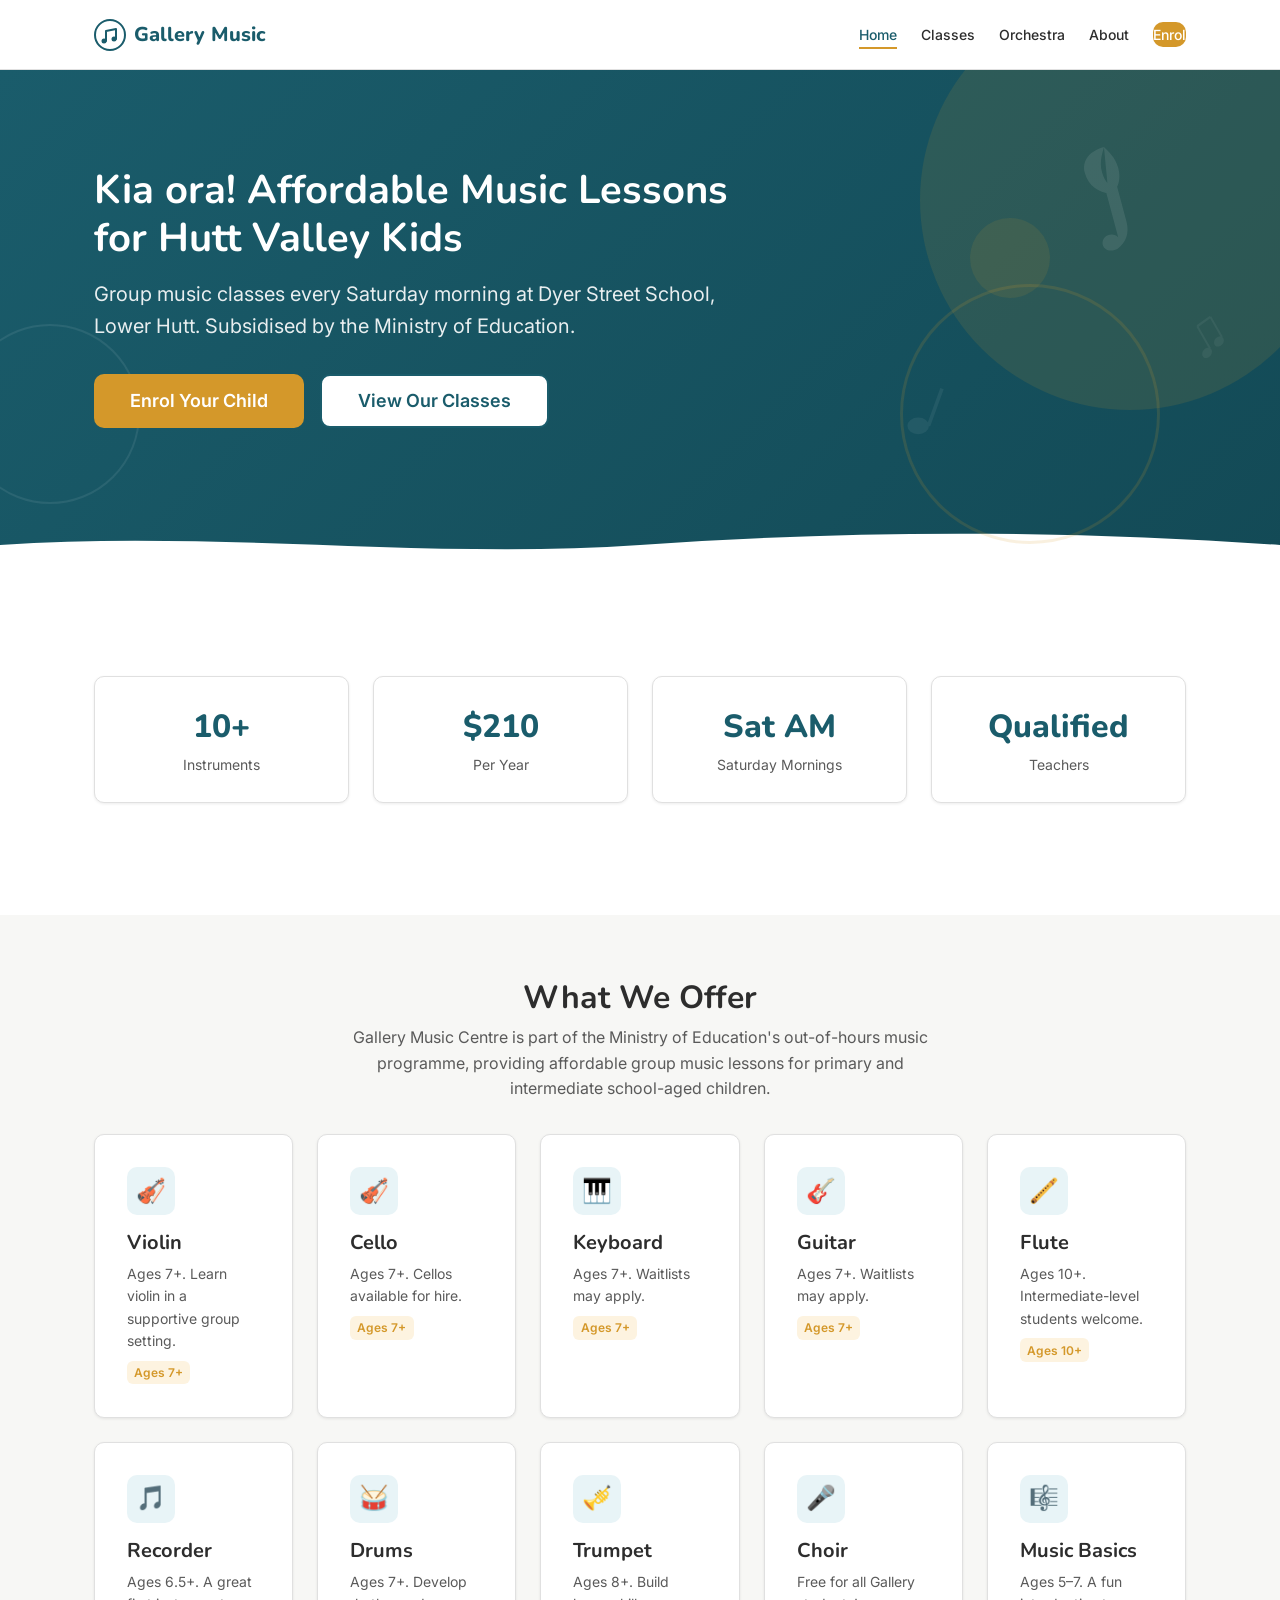
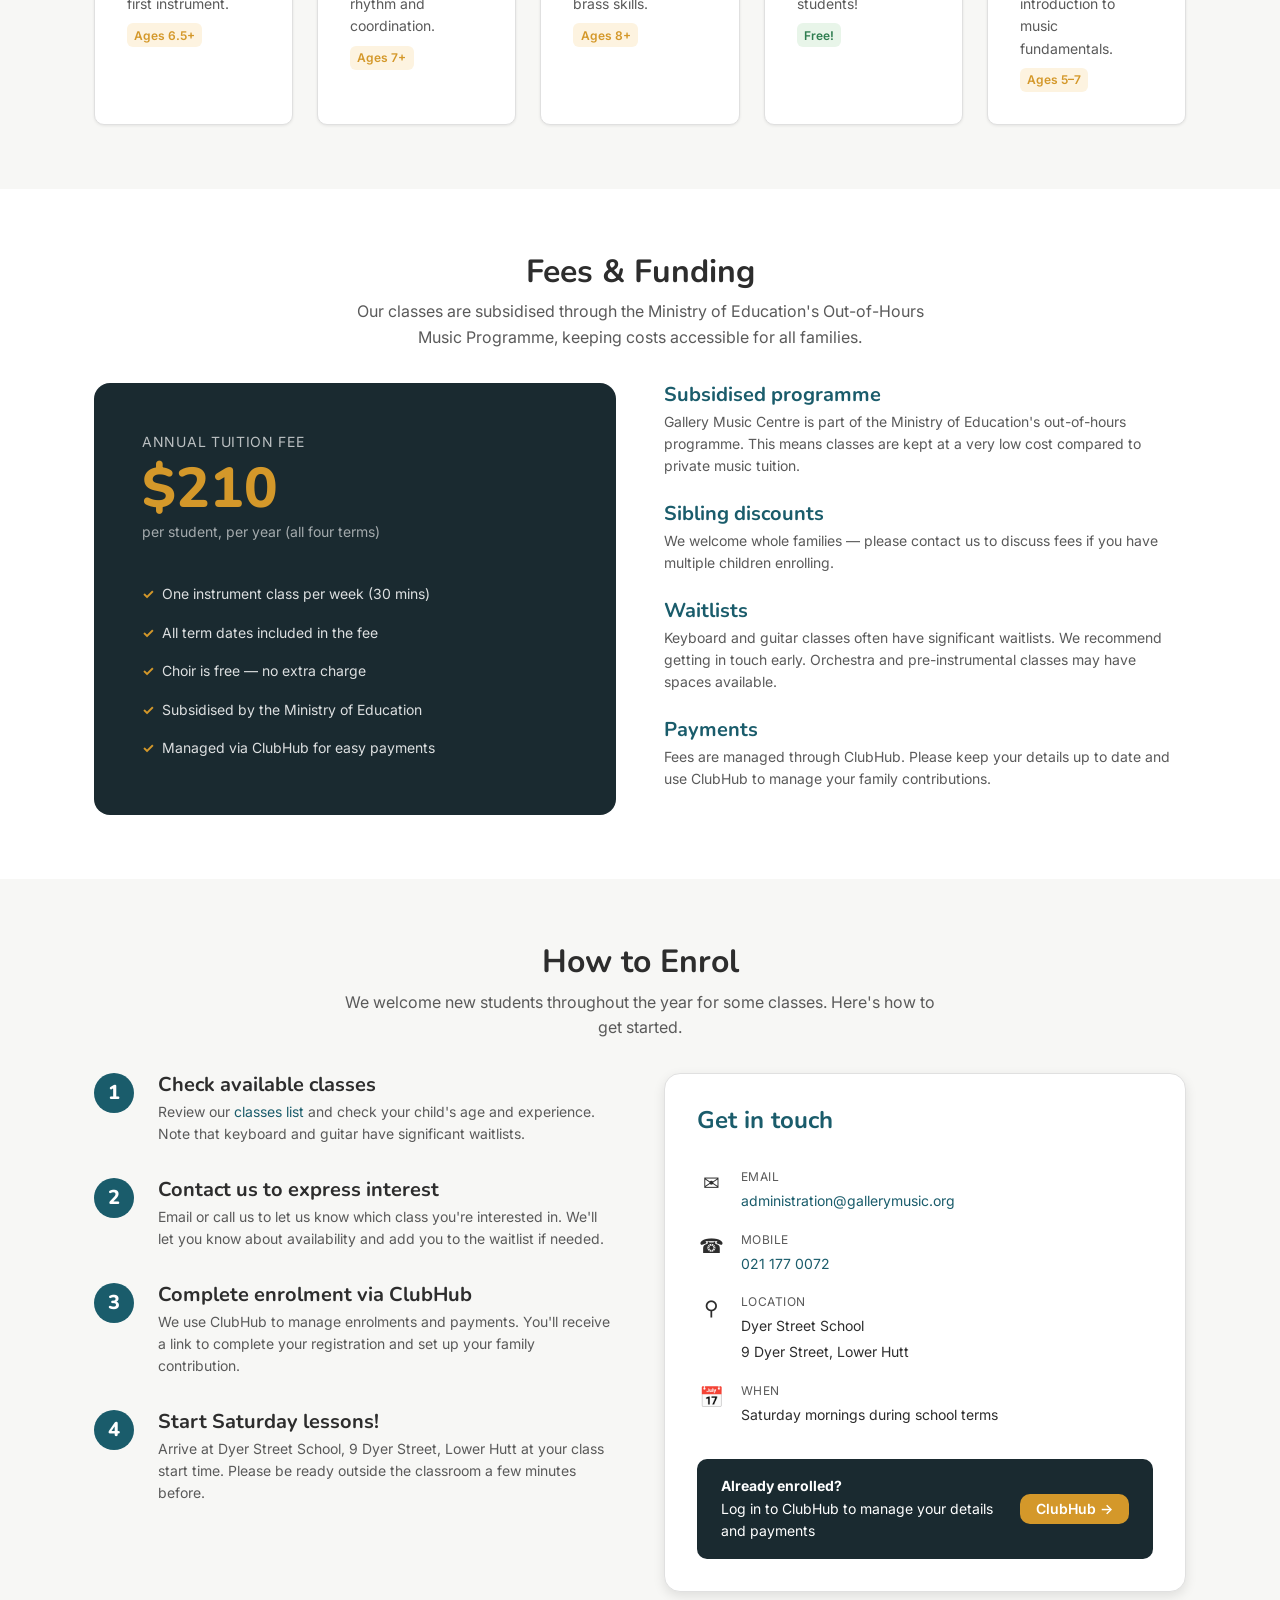
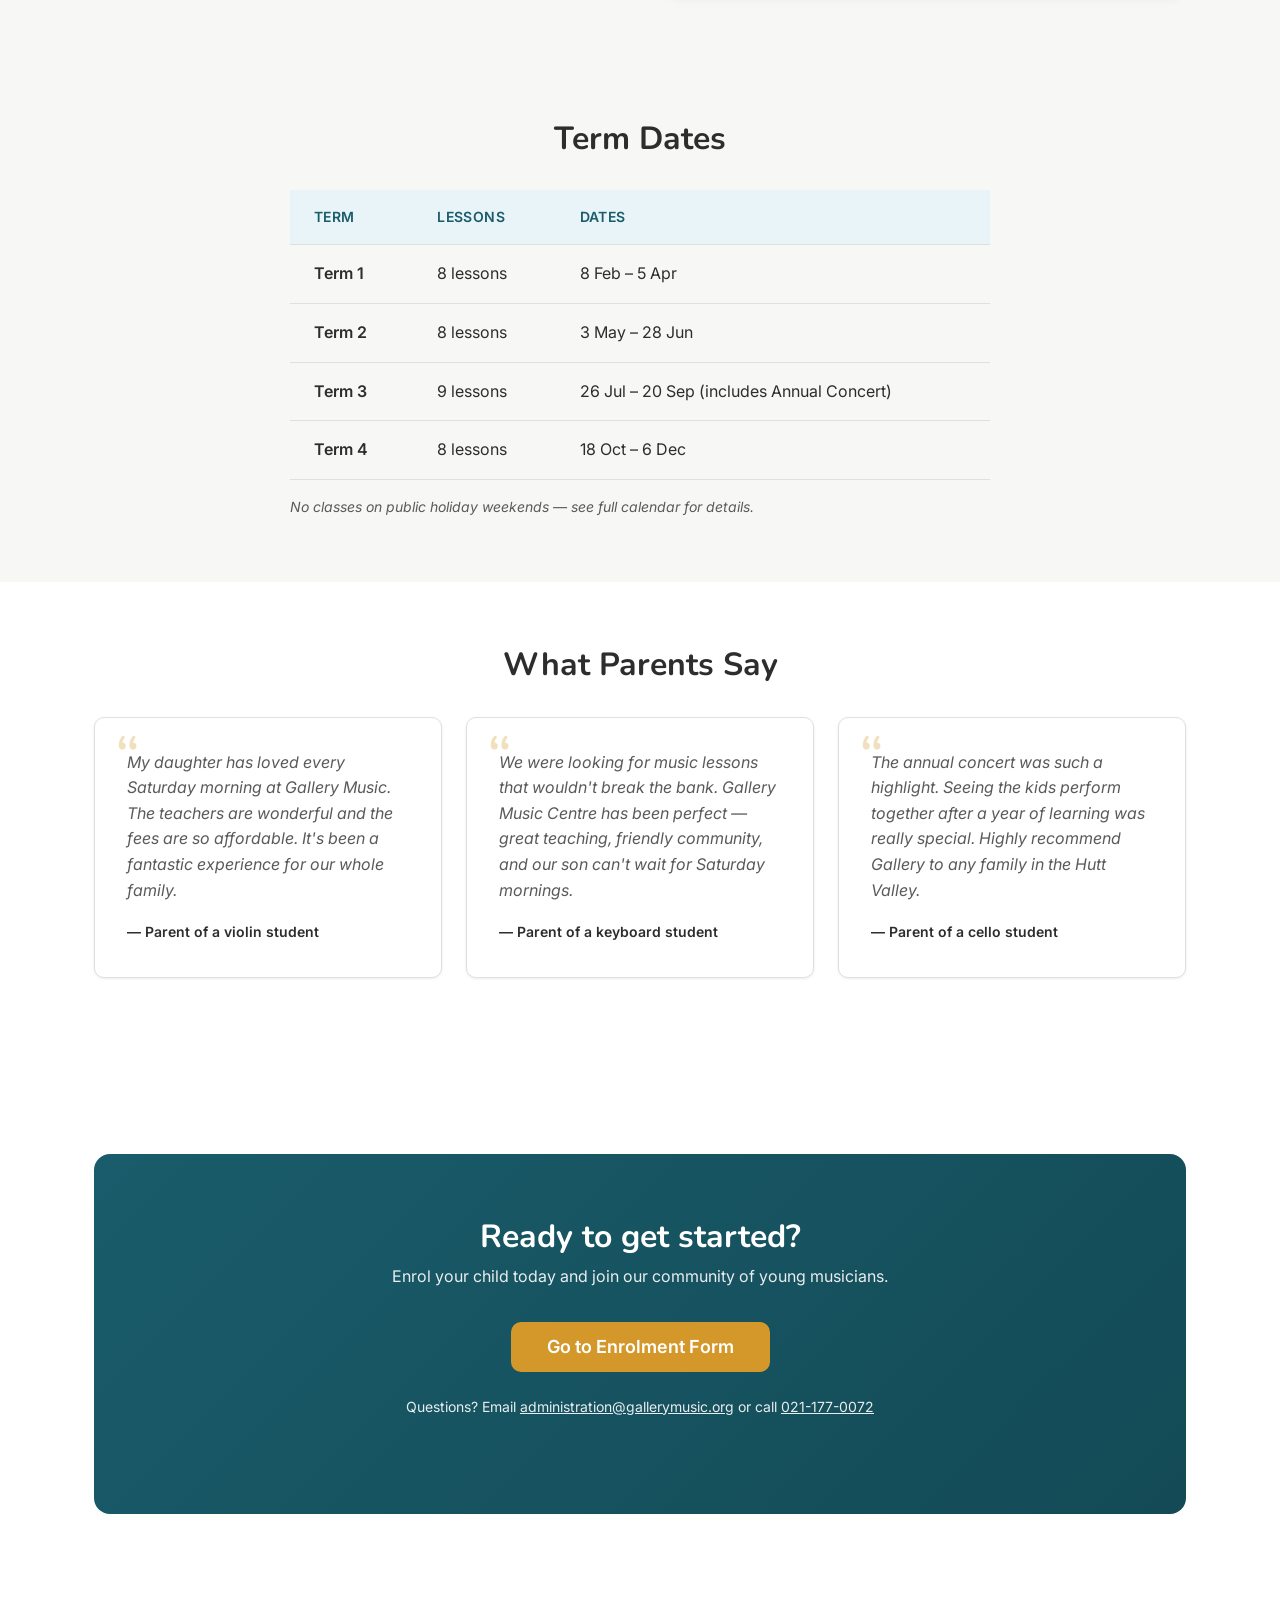
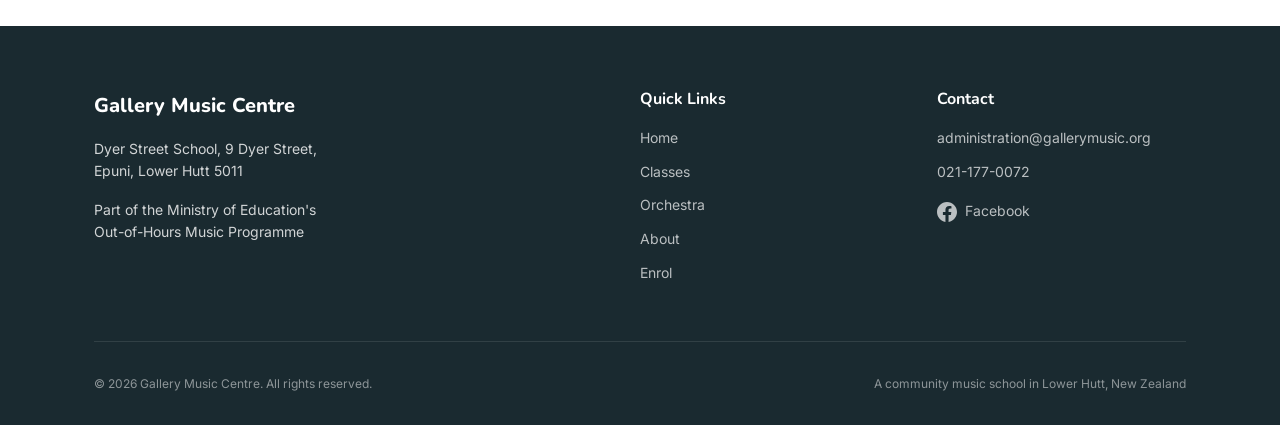
==== commit 7a4a26a5: "css updates" ====
--- a/index.html
+++ b/index.html
@@ -44,6 +44,15 @@
 
     <!-- Hero -->
     <section class="hero">
+      <div class="hero__decor"></div>
+      <div class="hero__notes" aria-hidden="true">
+        <!-- Treble clef silhouette -->
+        <svg viewBox="0 0 100 200"><path d="M52 2c-4 8-14 20-14 40s10 28 10 28l-6 10c-18-6-32-22-32-44C10 14 28 2 52 2zm0 0c4 8 14 20 14 40s-10 30-10 30v60c0 20-10 34-26 40-8 2-16 0-20-6s-2-14 4-18c8-4 18-2 22 6v-82l6-10"/></svg>
+        <!-- Quarter note -->
+        <svg viewBox="0 0 60 100"><ellipse cx="20" cy="80" rx="18" ry="14" transform="rotate(-20 20 80)"/><line x1="36" y1="74" x2="36" y2="8" stroke="currentColor" stroke-width="6"/></svg>
+        <!-- Double eighth notes -->
+        <svg viewBox="0 0 80 100"><ellipse cx="16" cy="82" rx="14" ry="11" transform="rotate(-20 16 82)"/><ellipse cx="56" cy="72" rx="14" ry="11" transform="rotate(-20 56 72)"/><line x1="28" y1="76" x2="28" y2="12" stroke="currentColor" stroke-width="5"/><line x1="68" y1="66" x2="68" y2="8" stroke="currentColor" stroke-width="5"/><line x1="28" y1="12" x2="68" y2="8" stroke="currentColor" stroke-width="6"/></svg>
+      </div>
       <div class="container">
         <div class="hero__content">
           <h1>Kia ora! Affordable Music Lessons for Hutt Valley Kids</h1>
@@ -53,6 +62,9 @@
             <a href="classes.html" class="btn btn--secondary btn--large">View Our Classes</a>
           </div>
         </div>
+      </div>
+      <div class="hero__wave" aria-hidden="true">
+        <svg viewBox="0 0 1440 40" preserveAspectRatio="none"><path d="M0 20C240 5 480 35 720 20S1200 5 1440 20V40H0Z" fill="#ffffff"/></svg>
       </div>
     </section>
 
--- a/css/style.css
+++ b/css/style.css
@@ -358,20 +358,122 @@
 .hero {
   background: linear-gradient(135deg, var(--color-primary) 0%, var(--color-primary-dark) 100%);
   color: var(--color-white);
-  padding: var(--space-4xl) 0;
+  padding: var(--space-4xl) 0 calc(var(--space-4xl) + 40px);
   position: relative;
   overflow: hidden;
 }
 
+/* Large bold circle — top right */
 .hero::before {
   content: '';
   position: absolute;
-  top: -50%;
-  right: -20%;
-  width: 600px;
-  height: 600px;
+  top: -80px;
+  right: -60px;
+  width: 420px;
+  height: 420px;
   border-radius: var(--radius-full);
-  background: rgba(212, 152, 42, 0.08);
+  background: rgba(212, 152, 42, 0.12);
+}
+
+/* Second circle — bottom right, overlapping */
+.hero::after {
+  content: '';
+  position: absolute;
+  bottom: 20px;
+  right: 120px;
+  width: 260px;
+  height: 260px;
+  border-radius: var(--radius-full);
+  border: 3px solid rgba(212, 152, 42, 0.15);
+}
+
+/* Decorative shapes container */
+.hero__decor {
+  position: absolute;
+  inset: 0;
+  overflow: hidden;
+  pointer-events: none;
+}
+
+/* Small solid gold circle — mid left */
+.hero__decor::before {
+  content: '';
+  position: absolute;
+  top: 30%;
+  right: 18%;
+  width: 80px;
+  height: 80px;
+  border-radius: var(--radius-full);
+  background: rgba(212, 152, 42, 0.1);
+}
+
+/* Thin ring accent — lower left */
+.hero__decor::after {
+  content: '';
+  position: absolute;
+  bottom: 60px;
+  left: -40px;
+  width: 180px;
+  height: 180px;
+  border-radius: var(--radius-full);
+  border: 2px solid rgba(255, 255, 255, 0.08);
+}
+
+/* Musical note SVG silhouettes */
+.hero__notes {
+  position: absolute;
+  inset: 0;
+  pointer-events: none;
+}
+
+.hero__notes svg {
+  position: absolute;
+  opacity: 0.07;
+  fill: currentColor;
+  color: var(--color-white);
+}
+
+.hero__notes svg:nth-child(1) {
+  top: 15%;
+  right: 8%;
+  width: 120px;
+  height: 120px;
+  transform: rotate(-15deg);
+  opacity: 0.09;
+}
+
+.hero__notes svg:nth-child(2) {
+  bottom: 25%;
+  right: 25%;
+  width: 60px;
+  height: 60px;
+  transform: rotate(20deg);
+  opacity: 0.06;
+}
+
+.hero__notes svg:nth-child(3) {
+  top: 50%;
+  right: 4%;
+  width: 40px;
+  height: 40px;
+  transform: rotate(-30deg);
+  opacity: 0.05;
+}
+
+/* Wavy bottom edge */
+.hero__wave {
+  position: absolute;
+  bottom: -1px;
+  left: 0;
+  width: 100%;
+  height: 40px;
+  pointer-events: none;
+}
+
+.hero__wave svg {
+  display: block;
+  width: 100%;
+  height: 100%;
 }
 
 .hero__content {
@@ -408,6 +510,24 @@
 .hero--orchestra .hero__content {
   max-width: 700px;
   margin: 0 auto;
+}
+
+/* Orchestra uses subtler gold, more white rings */
+.hero--orchestra::before {
+  background: rgba(255, 255, 255, 0.04);
+  width: 500px;
+  height: 500px;
+  top: -120px;
+  right: -100px;
+}
+
+.hero--orchestra::after {
+  border-color: rgba(255, 255, 255, 0.06);
+  bottom: -40px;
+  left: -60px;
+  right: auto;
+  width: 320px;
+  height: 320px;
 }
 
 /* --- Stats Bar --- */
@@ -841,15 +961,66 @@
 
 /* --- Page Header --- */
 .page-header {
-  background: var(--color-primary-light);
-  padding: var(--space-2xl) 0;
+  background: linear-gradient(135deg, var(--color-primary) 0%, var(--color-primary-dark) 100%);
+  color: var(--color-white);
+  padding: var(--space-2xl) 0 calc(var(--space-2xl) + 30px);
   text-align: center;
+  position: relative;
+  overflow: hidden;
+}
+
+/* Decorative circle — right */
+.page-header::before {
+  content: '';
+  position: absolute;
+  top: -60px;
+  right: -40px;
+  width: 280px;
+  height: 280px;
+  border-radius: var(--radius-full);
+  background: rgba(212, 152, 42, 0.1);
+}
+
+/* Ring — left */
+.page-header::after {
+  content: '';
+  position: absolute;
+  bottom: 10px;
+  left: -30px;
+  width: 160px;
+  height: 160px;
+  border-radius: var(--radius-full);
+  border: 2px solid rgba(255, 255, 255, 0.08);
+}
+
+.page-header h1 {
+  color: var(--color-white);
+  position: relative;
+  z-index: 1;
 }
 
 .page-header p {
-  color: var(--color-text-light);
+  color: rgba(255, 255, 255, 0.85);
   max-width: 600px;
   margin: var(--space-sm) auto 0;
+  position: relative;
+  z-index: 1;
+}
+
+/* Wavy bottom edge for page headers */
+.page-header__wave {
+  position: absolute;
+  bottom: -1px;
+  left: 0;
+  width: 100%;
+  height: 30px;
+  pointer-events: none;
+}
+
+.page-header__wave svg {
+  display: block;
+  width: 100%;
+  height: 100%;
 }
 
 /* --- FAQ Accordion --- */
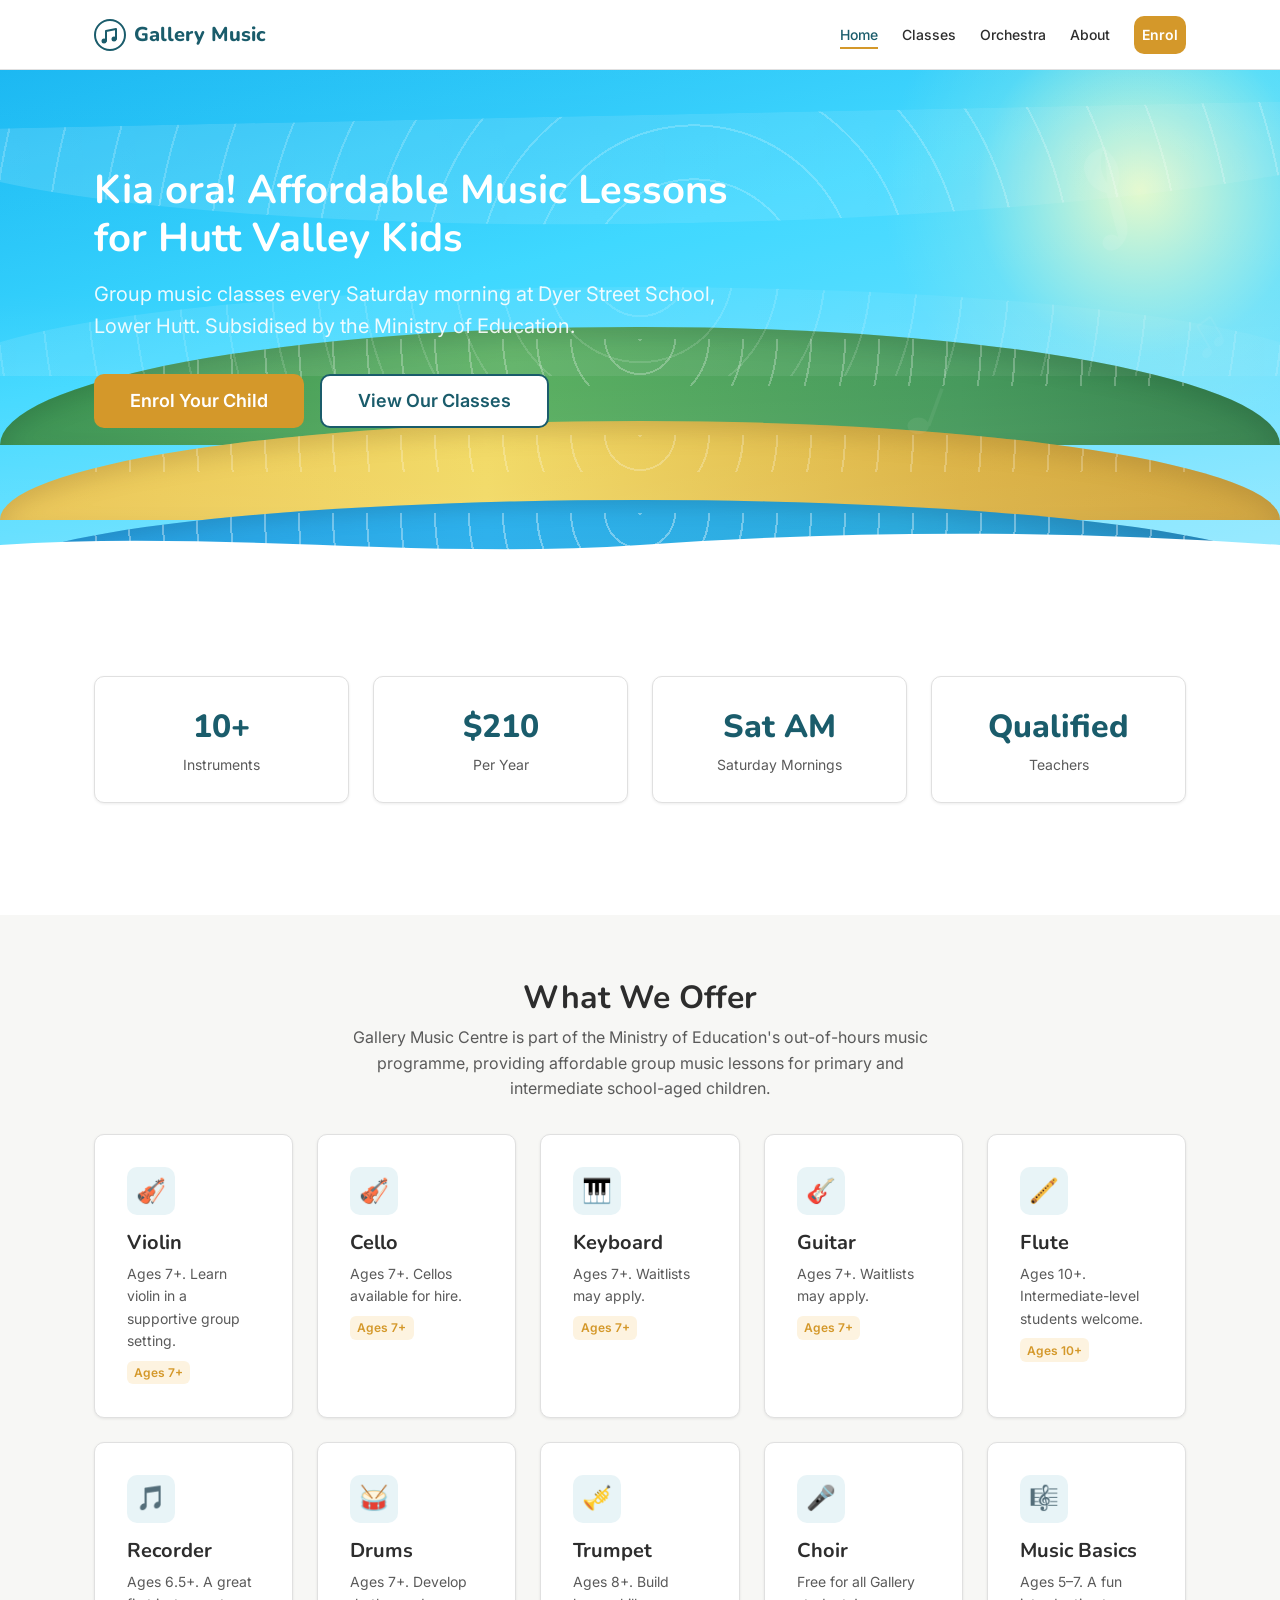
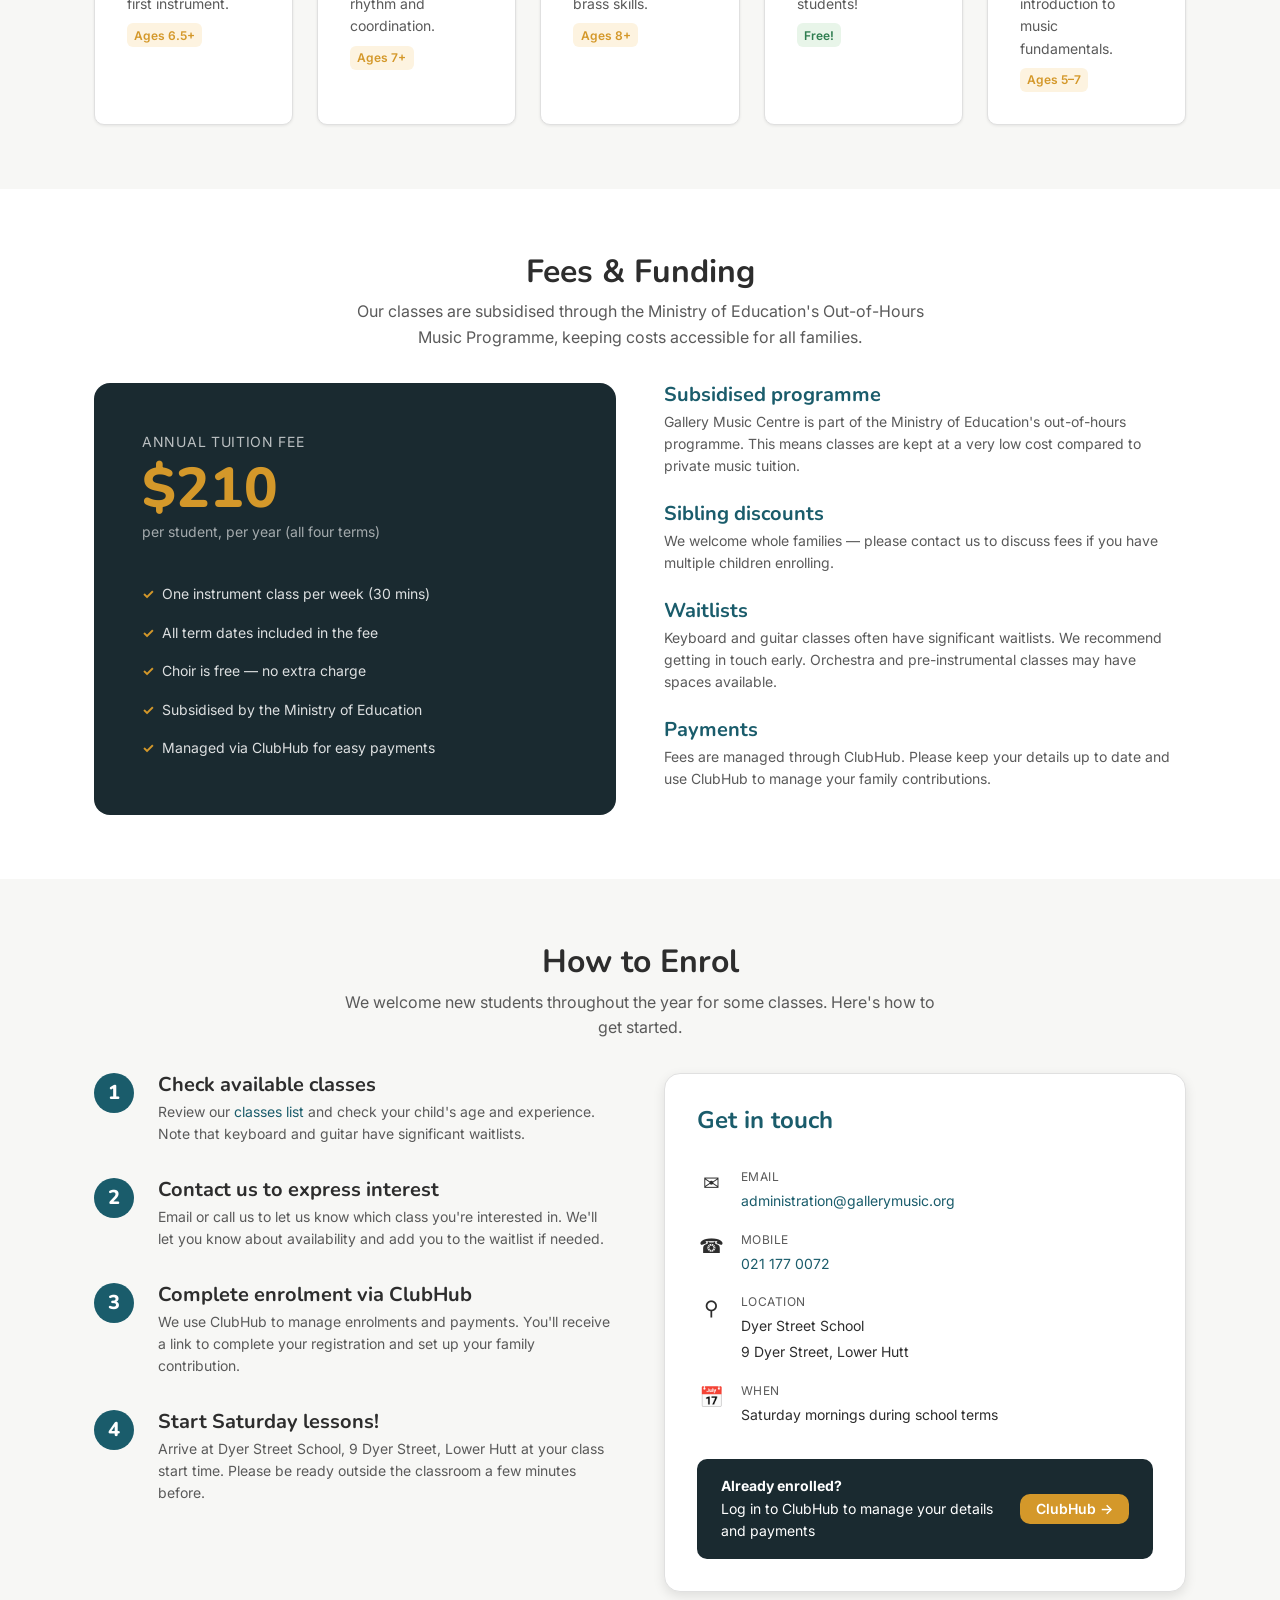
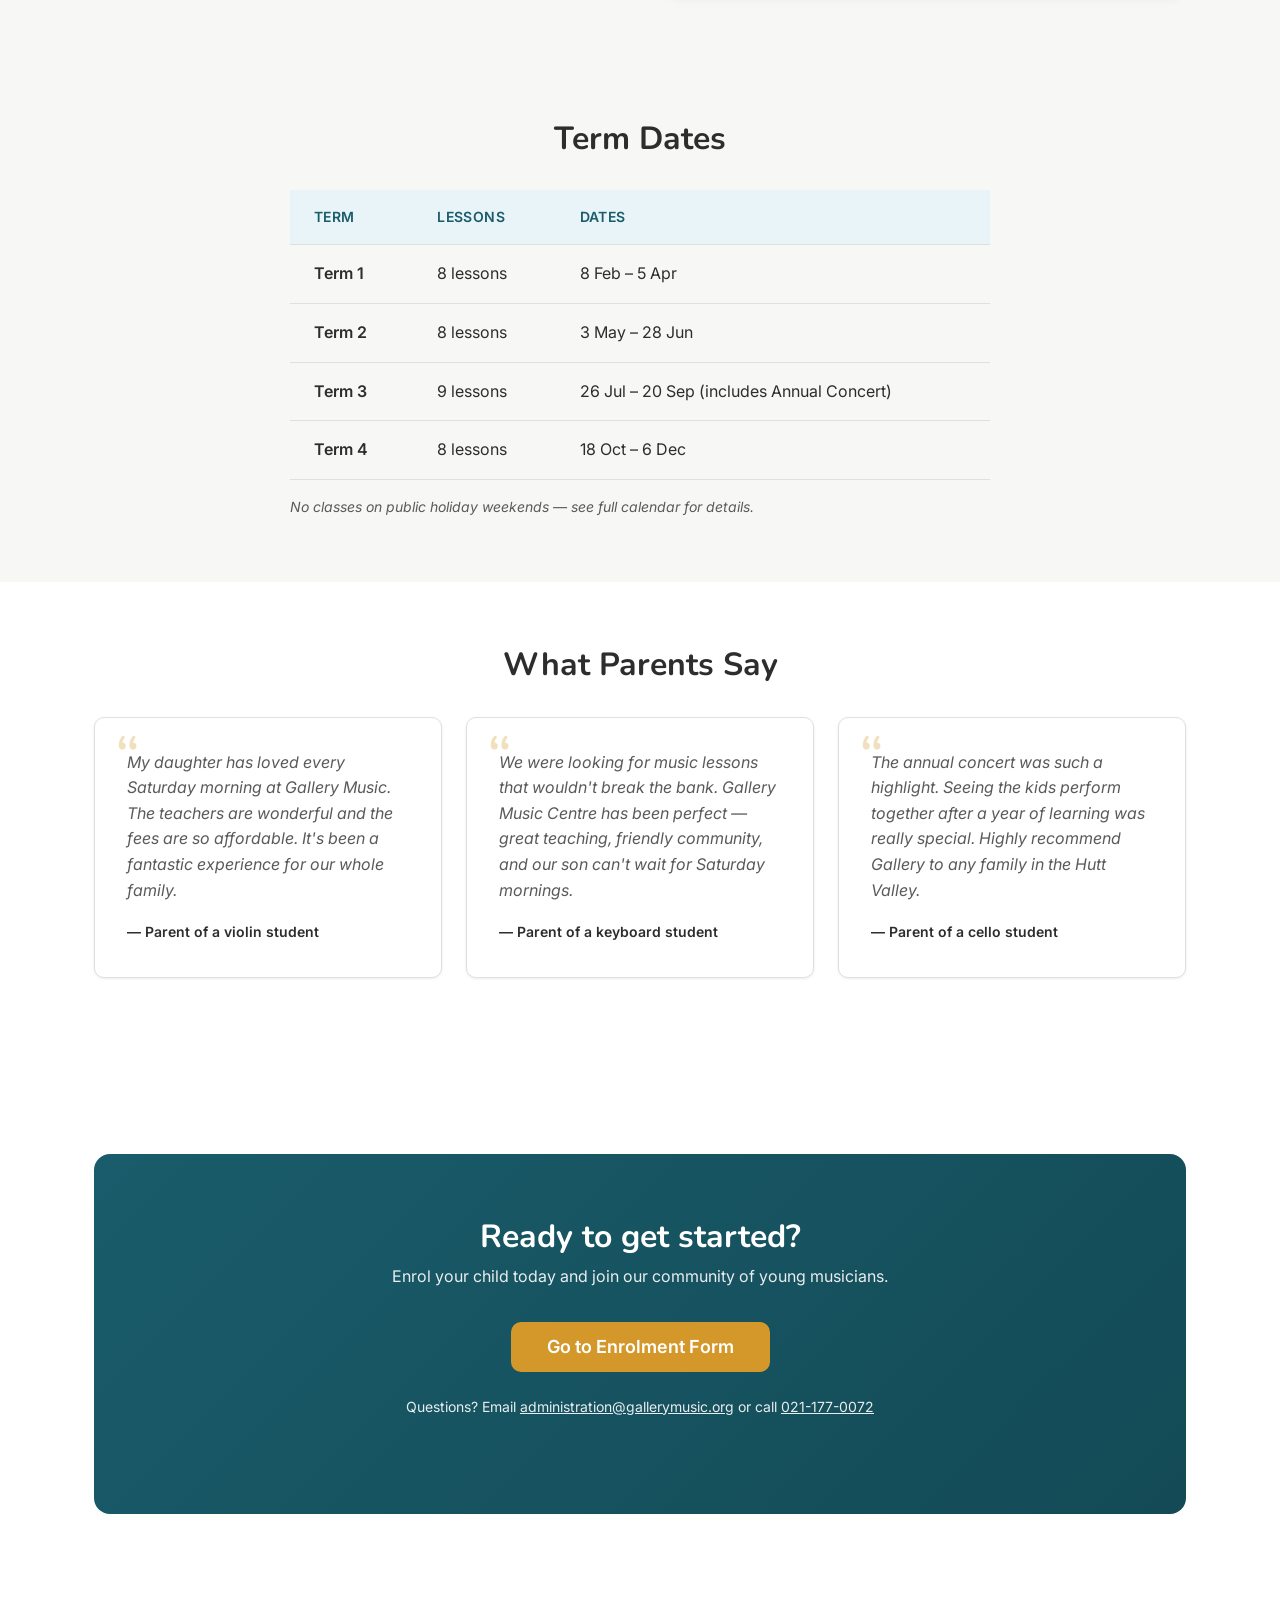
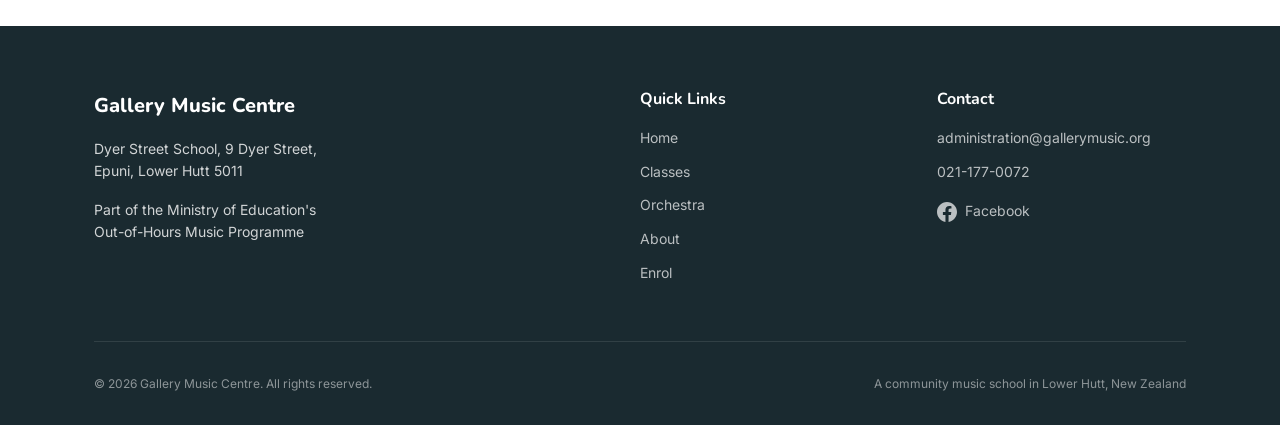
==== commit 28720f70: "Polish hero decor, enrol form updates, and header button spacing" ====
--- a/index.html
+++ b/index.html
@@ -8,6 +8,7 @@
   <link rel="preconnect" href="https://fonts.googleapis.com">
   <link rel="preconnect" href="https://fonts.gstatic.com" crossorigin>
   <link href="https://fonts.googleapis.com/css2?family=Inter:wght@400;500;600;700&family=Nunito:wght@700;800&display=swap" rel="stylesheet">
+  <link rel="icon" type="image/svg+xml" href="images/favicon.svg">
   <link rel="stylesheet" href="css/style.css">
 </head>
 <body>
@@ -44,7 +45,11 @@
 
     <!-- Hero -->
     <section class="hero">
-      <div class="hero__decor"></div>
+      <div class="hero__decor" aria-hidden="true">
+        <div class="hero__band hero__band--hills"></div>
+        <div class="hero__band hero__band--valley"></div>
+        <div class="hero__band hero__band--river"></div>
+      </div>
       <div class="hero__notes" aria-hidden="true">
         <!-- Treble clef silhouette -->
         <svg viewBox="0 0 100 200"><path d="M52 2c-4 8-14 20-14 40s10 28 10 28l-6 10c-18-6-32-22-32-44C10 14 28 2 52 2zm0 0c4 8 14 20 14 40s-10 30-10 30v60c0 20-10 34-26 40-8 2-16 0-20-6s-2-14 4-18c8-4 18-2 22 6v-82l6-10"/></svg>
--- a/css/style.css
+++ b/css/style.css
@@ -305,19 +305,22 @@
   color: var(--color-primary);
 }
 
-.nav__enrol {
+.nav__links a.nav__enrol {
   background: var(--color-accent);
   color: var(--color-white) !important;
-  padding: 0.5rem 1.25rem;
+  padding: 0.65rem 0.5rem;
   border-radius: var(--radius-md);
   font-weight: 600;
-}
-
-.nav__enrol::after {
+  line-height: 1.2;
+  display: inline-flex;
+  align-items: center;
+}
+
+.nav__links a.nav__enrol::after {
   display: none !important;
 }
 
-.nav__enrol:hover {
+.nav__links a.nav__enrol:hover {
   background: #c08a22;
   color: var(--color-white) !important;
 }
@@ -356,7 +359,7 @@
 
 /* --- Hero Section --- */
 .hero {
-  background: linear-gradient(135deg, var(--color-primary) 0%, var(--color-primary-dark) 100%);
+  background: linear-gradient(165deg, #15b6f2 0%, #3ed8ff 40%, #8ce7ff 100%);
   color: var(--color-white);
   padding: var(--space-4xl) 0 calc(var(--space-4xl) + 40px);
   position: relative;
@@ -367,24 +370,22 @@
 .hero::before {
   content: '';
   position: absolute;
-  top: -80px;
-  right: -60px;
-  width: 420px;
-  height: 420px;
+  top: -140px;
+  right: -120px;
+  width: 520px;
+  height: 520px;
   border-radius: var(--radius-full);
-  background: rgba(212, 152, 42, 0.12);
+  background: radial-gradient(circle, rgba(255, 255, 196, 0.85) 0%, rgba(255, 255, 196, 0.12) 45%, rgba(255, 255, 196, 0) 70%);
+  z-index: 0;
 }
 
 /* Second circle — bottom right, overlapping */
 .hero::after {
   content: '';
   position: absolute;
-  bottom: 20px;
-  right: 120px;
-  width: 260px;
-  height: 260px;
-  border-radius: var(--radius-full);
-  border: 3px solid rgba(212, 152, 42, 0.15);
+  inset: 0;
+  background: linear-gradient(to bottom, rgba(255, 255, 255, 0.03) 0%, rgba(255, 255, 255, 0) 45%, rgba(255, 255, 255, 0.14) 100%);
+  z-index: 0;
 }
 
 /* Decorative shapes container */
@@ -393,30 +394,93 @@
   inset: 0;
   overflow: hidden;
   pointer-events: none;
+  z-index: 0;
 }
 
 /* Small solid gold circle — mid left */
 .hero__decor::before {
   content: '';
   position: absolute;
-  top: 30%;
-  right: 18%;
-  width: 80px;
-  height: 80px;
-  border-radius: var(--radius-full);
-  background: rgba(212, 152, 42, 0.1);
+  top: 9%;
+  left: -8%;
+  width: 124%;
+  height: 22%;
+  background:
+    linear-gradient(to right, rgba(255, 255, 255, 0.22), rgba(255, 255, 255, 0.1)),
+    repeating-radial-gradient(circle at 50% 160%, rgba(255, 255, 255, 0.34) 0 2px, transparent 2px 54px);
+  opacity: 0.62;
+  border-radius: 0 0 50% 50% / 0 0 100% 100%;
+  transform: rotate(-1.2deg);
 }
 
 /* Thin ring accent — lower left */
 .hero__decor::after {
   content: '';
   position: absolute;
-  bottom: 60px;
-  left: -40px;
-  width: 180px;
-  height: 180px;
-  border-radius: var(--radius-full);
-  border: 2px solid rgba(255, 255, 255, 0.08);
+  bottom: 38%;
+  left: -4%;
+  width: 108%;
+  height: 18%;
+  border-radius: 50% 50% 0 0 / 100% 100% 0 0;
+  background:
+    linear-gradient(to right, rgba(255, 255, 255, 0.2), rgba(255, 255, 255, 0.08)),
+    repeating-radial-gradient(circle at 50% -20%, rgba(255, 255, 255, 0.26) 0 2px, transparent 2px 46px);
+  opacity: 0.55;
+}
+
+.hero__band {
+  position: absolute;
+  left: 0;
+  width: 100%;
+  border-radius: 50% 50% 0 0 / 100% 100% 0 0;
+  overflow: hidden;
+}
+
+.hero__band::before {
+  content: '';
+  position: absolute;
+  left: 0;
+  width: 100%;
+  background: repeating-radial-gradient(circle at 50% 0, rgba(255, 255, 255, 0.52) 0 2px, transparent 2px 34px);
+  opacity: 0.5;
+}
+
+.hero__band--hills {
+  bottom: 24%;
+  height: 24%;
+  background: linear-gradient(to right, #2f8b48, #53ac5a 40%, #3e9555 75%, #2b7a44);
+  box-shadow: inset 0 10px 22px rgba(11, 57, 30, 0.22);
+}
+
+.hero__band--hills::before {
+  top: 10%;
+  height: 40%;
+}
+
+.hero__band--valley {
+  bottom: 9%;
+  height: 20%;
+  background: linear-gradient(to right, #e8bf45 0%, #f1d75a 38%, #d9ad37 75%, #cc9b2a 100%);
+  box-shadow: inset 0 10px 22px rgba(130, 95, 26, 0.28);
+}
+
+.hero__band--valley::before {
+  top: 14%;
+  height: 38%;
+  opacity: 0.45;
+}
+
+.hero__band--river {
+  bottom: -2%;
+  height: 15%;
+  background: linear-gradient(to right, #048bd8, #11a6e9 38%, #0f9fd8 70%, #0577b8);
+  box-shadow: inset 0 8px 18px rgba(0, 70, 112, 0.25);
+}
+
+.hero__band--river::before {
+  top: 18%;
+  height: 52%;
+  opacity: 0.68;
 }
 
 /* Musical note SVG silhouettes */
@@ -424,6 +488,7 @@
   position: absolute;
   inset: 0;
   pointer-events: none;
+  z-index: 1;
 }
 
 .hero__notes svg {
@@ -479,7 +544,7 @@
 .hero__content {
   max-width: 680px;
   position: relative;
-  z-index: 1;
+  z-index: 2;
 }
 
 .hero h1 {
@@ -1505,9 +1570,14 @@
     padding: var(--space-sm) 0;
   }
 
-  .nav__enrol {
+  .nav__links a.nav__enrol {
     text-align: center;
     margin-top: var(--space-md);
+    padding: 0.65rem 0.5rem;
+    display: inline-flex;
+    align-items: center;
+    justify-content: center;
+    align-self: center;
   }
 
   .nav__overlay {
@@ -1523,7 +1593,46 @@
   }
 
   .hero {
-    padding: var(--space-2xl) 0;
+    padding: var(--space-2xl) 0 calc(var(--space-2xl) + 30px);
+  }
+
+  .hero__notes {
+    display: none;
+  }
+
+  .hero::before {
+    width: 260px;
+    height: 260px;
+    top: -90px;
+    right: -90px;
+  }
+
+  .hero::after {
+    opacity: 0.72;
+  }
+
+  .hero__decor::before,
+  .hero__decor::after {
+    opacity: 0.45;
+  }
+
+  .hero__band--hills {
+    bottom: 23%;
+    height: 24%;
+  }
+
+  .hero__band--valley {
+    bottom: 9%;
+    height: 19%;
+  }
+
+  .hero__band--river {
+    bottom: -2%;
+    height: 14%;
+  }
+
+  .page-header {
+    padding: var(--space-xl) 0 calc(var(--space-xl) + 20px);
   }
 
   .hero h1 {
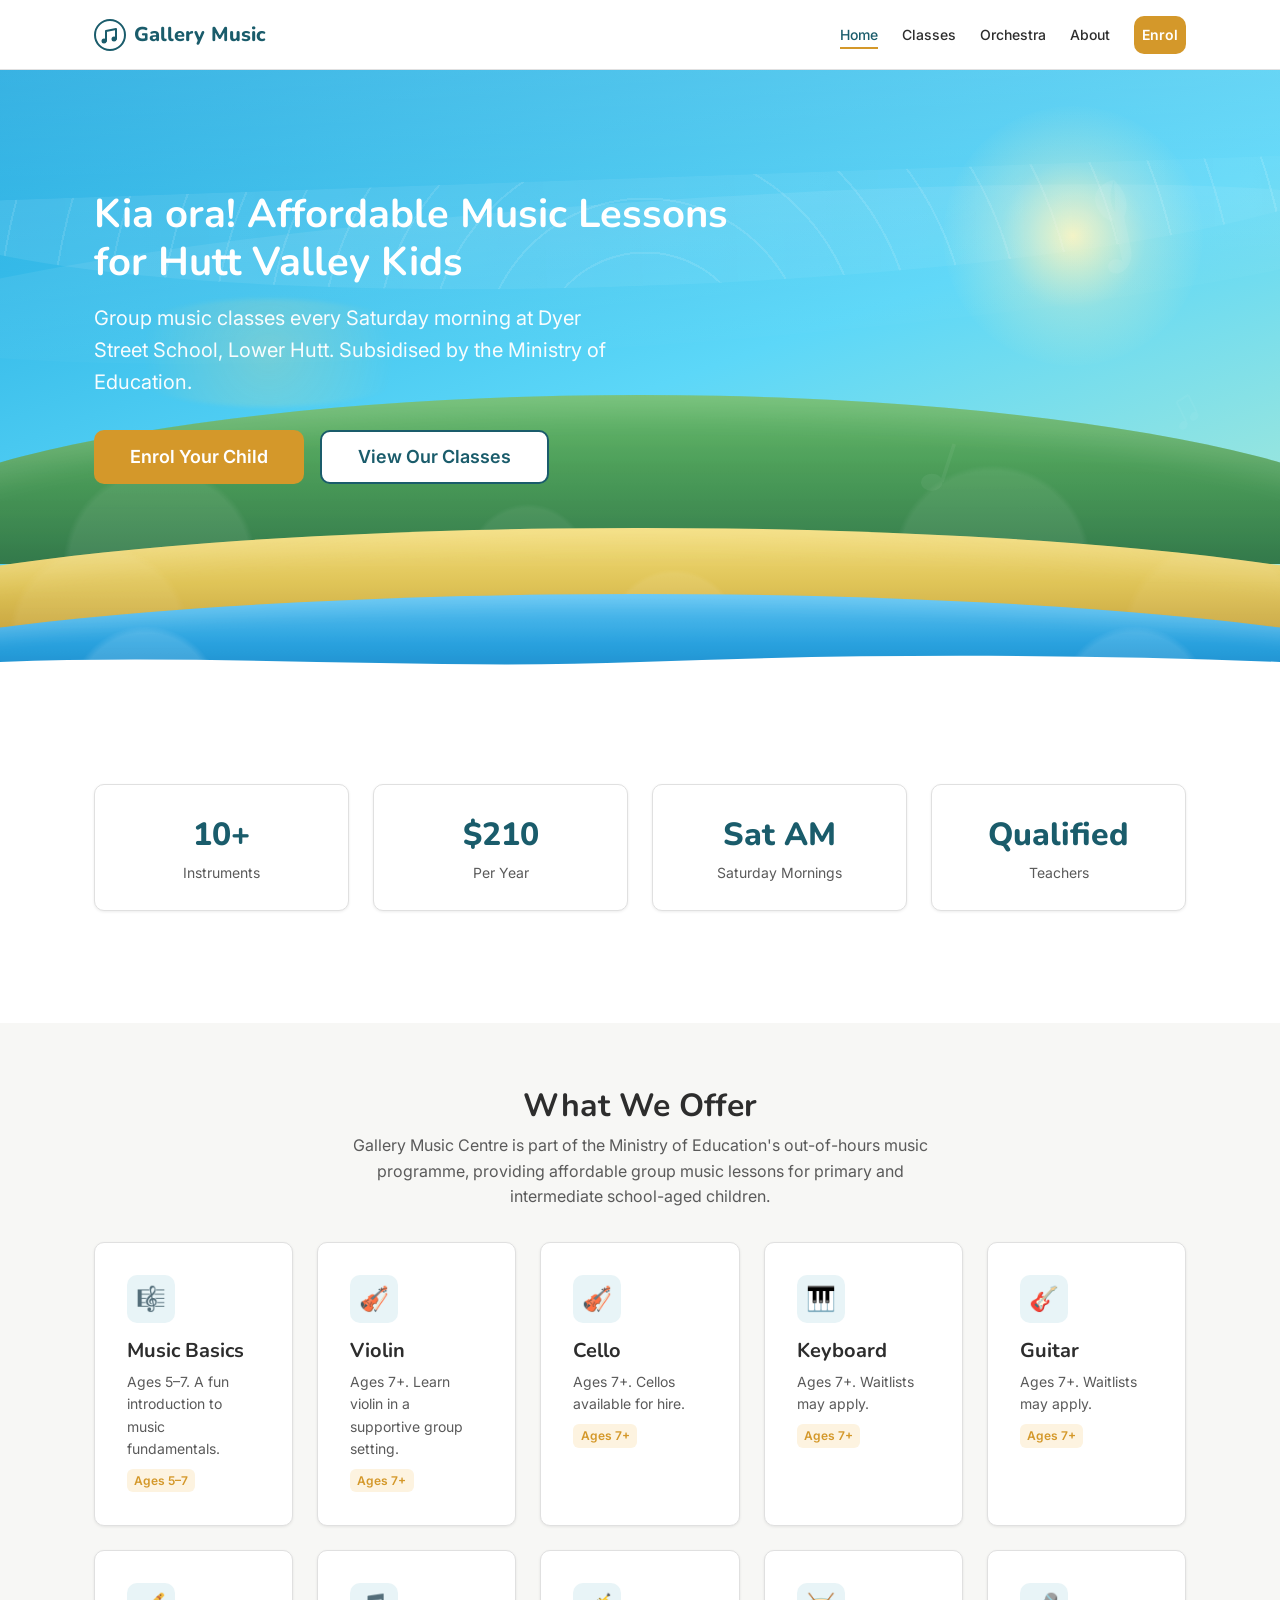
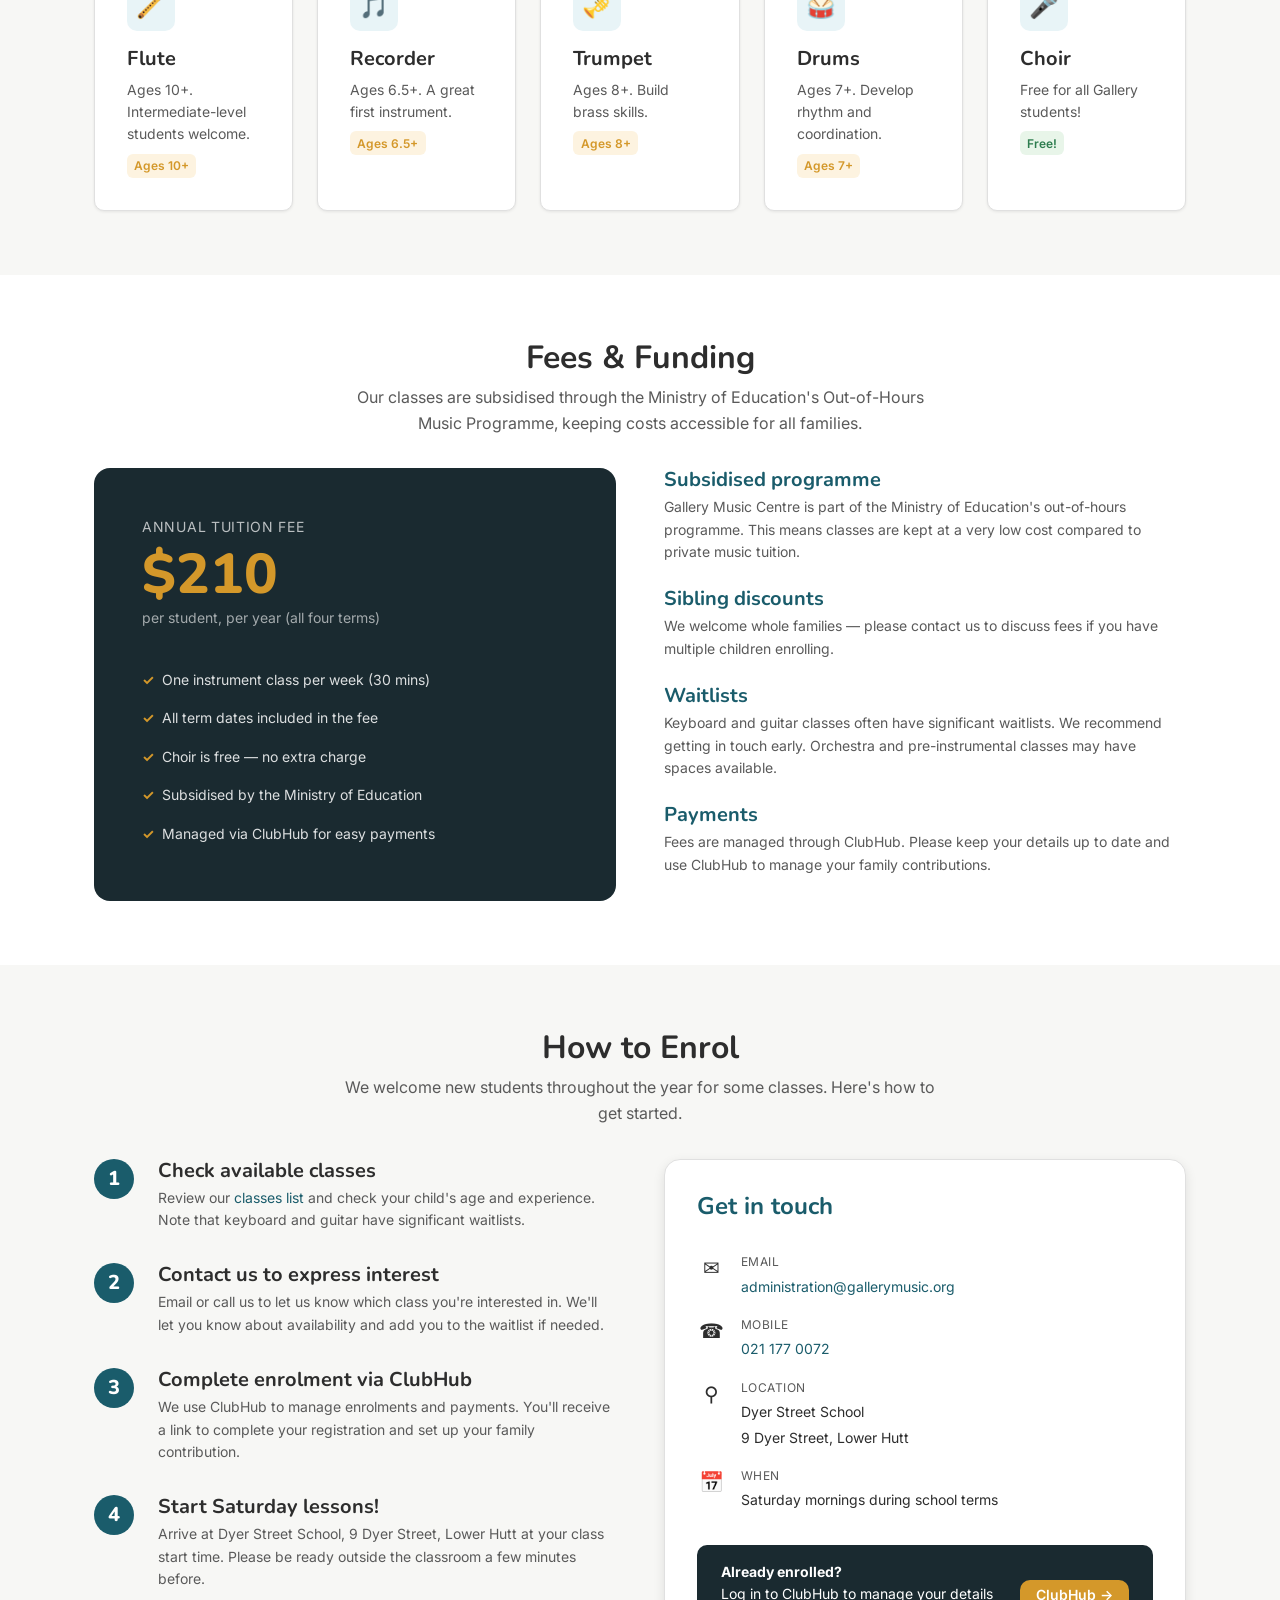
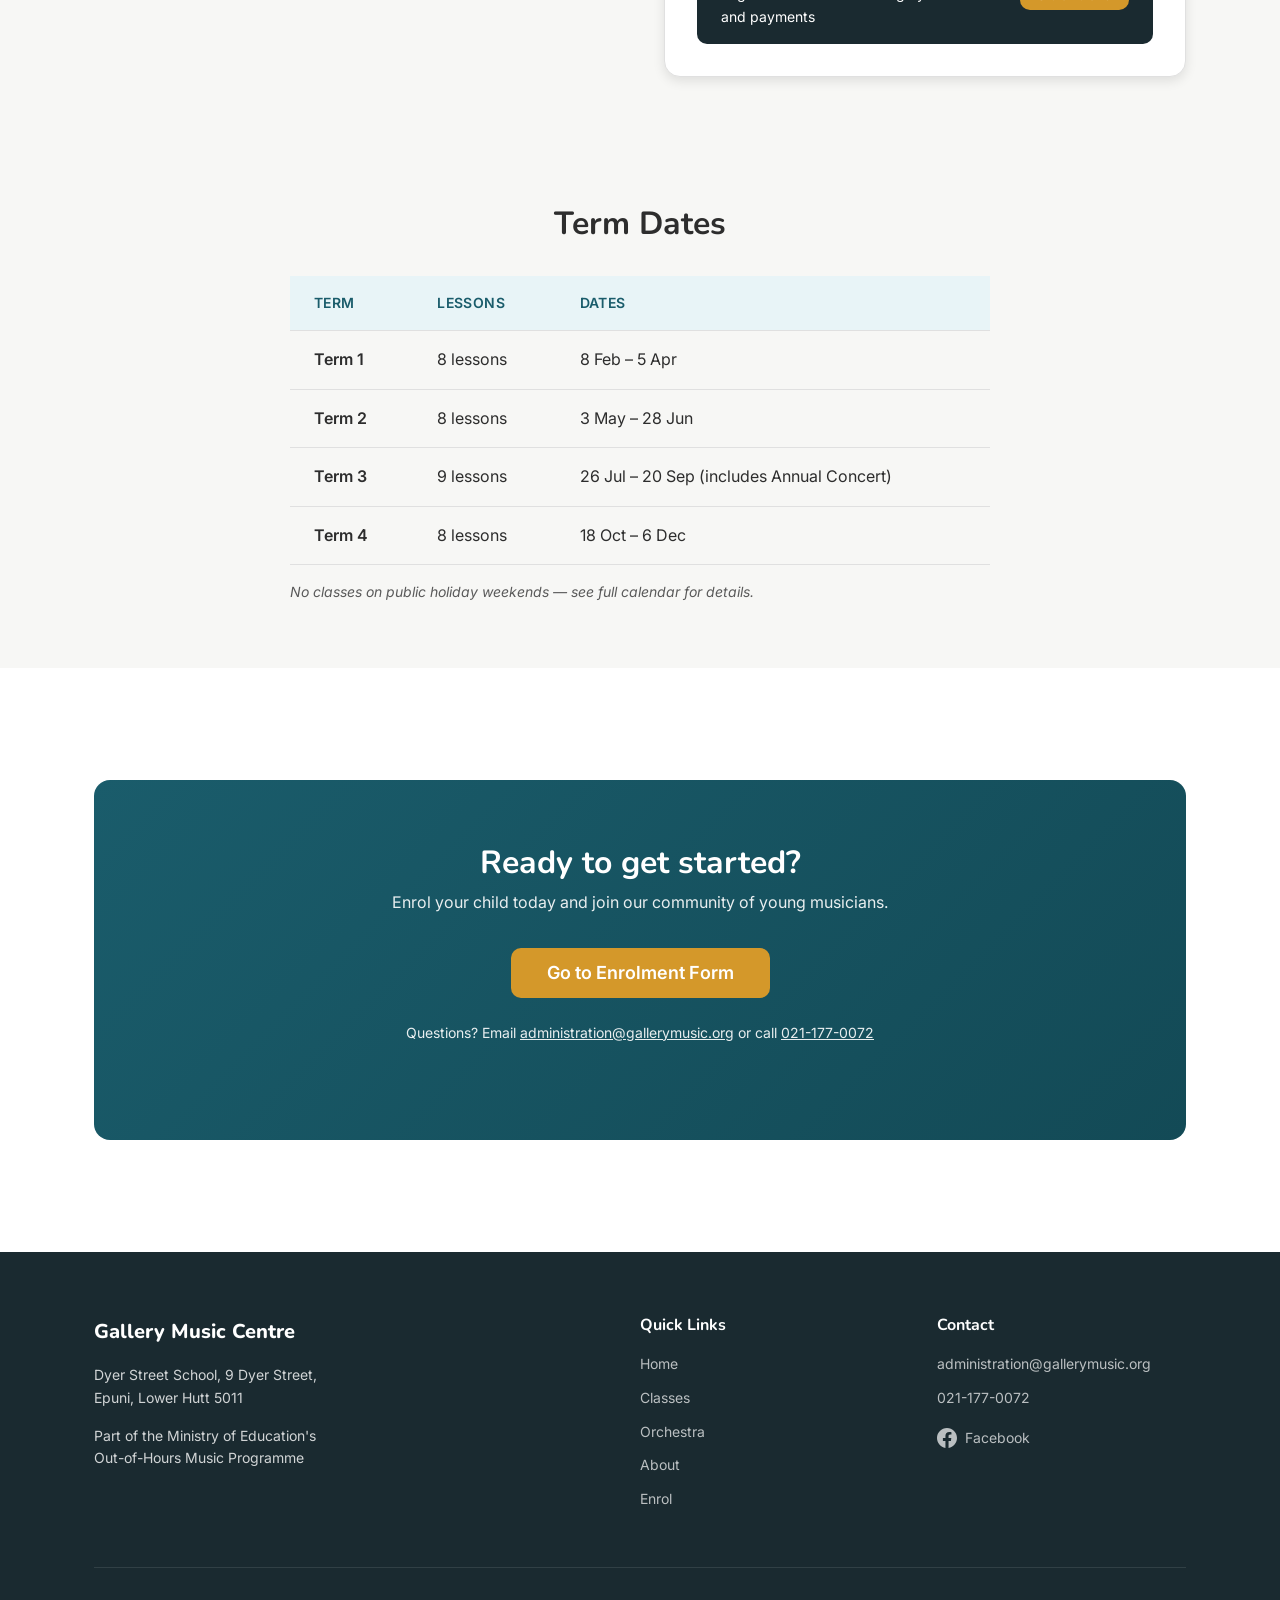
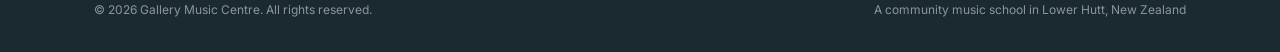
==== commit 6915ad4d: "Extract content into JSON data files for Pages CMS editing Move term dates, FAQs, teachers, committe" ====
--- a/index.html
+++ b/index.html
@@ -104,67 +104,8 @@
           <h2>What We Offer</h2>
           <p>Gallery Music Centre is part of the Ministry of Education's out-of-hours music programme, providing affordable group music lessons for primary and intermediate school-aged children.</p>
         </div>
-        <div class="card-grid card-grid--home">
-          <a href="classes.html" class="card">
-            <div class="card__icon">🎻</div>
-            <h3>Violin</h3>
-            <p>Ages 7+. Learn violin in a supportive group setting.</p>
-            <span class="card__tag">Ages 7+</span>
-          </a>
-          <a href="classes.html" class="card">
-            <div class="card__icon">🎻</div>
-            <h3>Cello</h3>
-            <p>Ages 7+. Cellos available for hire.</p>
-            <span class="card__tag">Ages 7+</span>
-          </a>
-          <a href="classes.html" class="card">
-            <div class="card__icon">🎹</div>
-            <h3>Keyboard</h3>
-            <p>Ages 7+. Waitlists may apply.</p>
-            <span class="card__tag">Ages 7+</span>
-          </a>
-          <a href="classes.html" class="card">
-            <div class="card__icon">🎸</div>
-            <h3>Guitar</h3>
-            <p>Ages 7+. Waitlists may apply.</p>
-            <span class="card__tag">Ages 7+</span>
-          </a>
-          <a href="classes.html" class="card">
-            <div class="card__icon">🪈</div>
-            <h3>Flute</h3>
-            <p>Ages 10+. Intermediate-level students welcome.</p>
-            <span class="card__tag">Ages 10+</span>
-          </a>
-          <a href="classes.html" class="card">
-            <div class="card__icon">🎵</div>
-            <h3>Recorder</h3>
-            <p>Ages 6.5+. A great first instrument.</p>
-            <span class="card__tag">Ages 6.5+</span>
-          </a>
-          <a href="classes.html" class="card">
-            <div class="card__icon">🥁</div>
-            <h3>Drums</h3>
-            <p>Ages 7+. Develop rhythm and coordination.</p>
-            <span class="card__tag">Ages 7+</span>
-          </a>
-          <a href="classes.html" class="card">
-            <div class="card__icon">🎺</div>
-            <h3>Trumpet</h3>
-            <p>Ages 8+. Build brass skills.</p>
-            <span class="card__tag">Ages 8+</span>
-          </a>
-          <a href="classes.html" class="card card--free">
-            <div class="card__icon">🎤</div>
-            <h3>Choir</h3>
-            <p>Free for all Gallery students!</p>
-            <span class="card__tag">Free!</span>
-          </a>
-          <a href="classes.html" class="card">
-            <div class="card__icon">🎼</div>
-            <h3>Music Basics</h3>
-            <p>Ages 5&ndash;7. A fun introduction to music fundamentals.</p>
-            <span class="card__tag">Ages 5&ndash;7</span>
-          </a>
+        <div class="card-grid card-grid--home" id="home-instruments">
+          <!-- loaded from _data/instruments.json -->
         </div>
       </div>
     </section>
@@ -300,55 +241,11 @@
                 <th>Dates</th>
               </tr>
             </thead>
-            <tbody>
-              <!-- TODO: Replace with actual current year term dates -->
-              <tr>
-                <td>Term 1</td>
-                <td>8 lessons</td>
-                <td>8 Feb &ndash; 5 Apr</td>
-              </tr>
-              <tr>
-                <td>Term 2</td>
-                <td>8 lessons</td>
-                <td>3 May &ndash; 28 Jun</td>
-              </tr>
-              <tr>
-                <td>Term 3</td>
-                <td>9 lessons</td>
-                <td>26 Jul &ndash; 20 Sep (includes Annual Concert)</td>
-              </tr>
-              <tr>
-                <td>Term 4</td>
-                <td>8 lessons</td>
-                <td>18 Oct &ndash; 6 Dec</td>
-              </tr>
+            <tbody id="term-dates-body">
+              <!-- loaded from _data/term-dates.json -->
             </tbody>
           </table>
-          <p class="term-note">No classes on public holiday weekends &mdash; see full calendar for details.</p>
-        </div>
-      </div>
-    </section>
-
-    <!-- Testimonials -->
-    <section class="section">
-      <div class="container">
-        <div class="section-title">
-          <h2>What Parents Say</h2>
-        </div>
-        <!-- TODO: Replace placeholder testimonials with real parent quotes -->
-        <div class="testimonials">
-          <div class="testimonial">
-            <p>My daughter has loved every Saturday morning at Gallery Music. The teachers are wonderful and the fees are so affordable. It's been a fantastic experience for our whole family.</p>
-            <span class="testimonial__author">&mdash; Parent of a violin student</span>
-          </div>
-          <div class="testimonial">
-            <p>We were looking for music lessons that wouldn't break the bank. Gallery Music Centre has been perfect &mdash; great teaching, friendly community, and our son can't wait for Saturday mornings.</p>
-            <span class="testimonial__author">&mdash; Parent of a keyboard student</span>
-          </div>
-          <div class="testimonial">
-            <p>The annual concert was such a highlight. Seeing the kids perform together after a year of learning was really special. Highly recommend Gallery to any family in the Hutt Valley.</p>
-            <span class="testimonial__author">&mdash; Parent of a cello student</span>
-          </div>
+          <p class="term-note" id="term-dates-note"></p>
         </div>
       </div>
     </section>
@@ -410,6 +307,7 @@
     </div>
   </footer>
 
+  <script src="js/content.js"></script>
   <script src="js/main.js"></script>
 </body>
 </html>
--- a/css/style.css
+++ b/css/style.css
@@ -359,9 +359,11 @@
 
 /* --- Hero Section --- */
 .hero {
-  background: linear-gradient(165deg, #15b6f2 0%, #3ed8ff 40%, #8ce7ff 100%);
-  color: var(--color-white);
-  padding: var(--space-4xl) 0 calc(var(--space-4xl) + 40px);
+  background:
+    linear-gradient(180deg, rgba(255, 255, 255, 0.12), rgba(255, 255, 255, 0) 34%),
+    linear-gradient(160deg, #1da8df 0%, #5cd7f8 52%, #bceecf 100%);
+  color: var(--color-white);
+  padding: var(--space-4xl) 0 calc(var(--space-4xl) + 28px);
   position: relative;
   overflow: hidden;
 }
@@ -370,12 +372,12 @@
 .hero::before {
   content: '';
   position: absolute;
-  top: -140px;
-  right: -120px;
-  width: 520px;
-  height: 520px;
+  top: 36px;
+  right: 6%;
+  width: 260px;
+  height: 260px;
   border-radius: var(--radius-full);
-  background: radial-gradient(circle, rgba(255, 255, 196, 0.85) 0%, rgba(255, 255, 196, 0.12) 45%, rgba(255, 255, 196, 0) 70%);
+  background: radial-gradient(circle, rgba(255, 245, 189, 0.92) 0%, rgba(255, 245, 189, 0.25) 40%, rgba(255, 245, 189, 0) 72%);
   z-index: 0;
 }
 
@@ -383,8 +385,14 @@
 .hero::after {
   content: '';
   position: absolute;
-  inset: 0;
-  background: linear-gradient(to bottom, rgba(255, 255, 255, 0.03) 0%, rgba(255, 255, 255, 0) 45%, rgba(255, 255, 255, 0.14) 100%);
+  left: -10%;
+  right: -10%;
+  top: 22%;
+  height: 24%;
+  border-radius: 50%;
+  background: linear-gradient(180deg, rgba(255, 255, 255, 0.16), rgba(255, 255, 255, 0.02));
+  opacity: 0.5;
+  transform: rotate(-4deg);
   z-index: 0;
 }
 
@@ -401,37 +409,37 @@
 .hero__decor::before {
   content: '';
   position: absolute;
-  top: 9%;
+  top: 18%;
   left: -8%;
-  width: 124%;
-  height: 22%;
+  width: 116%;
+  height: 18%;
   background:
-    linear-gradient(to right, rgba(255, 255, 255, 0.22), rgba(255, 255, 255, 0.1)),
-    repeating-radial-gradient(circle at 50% 160%, rgba(255, 255, 255, 0.34) 0 2px, transparent 2px 54px);
-  opacity: 0.62;
+    linear-gradient(90deg, rgba(255, 255, 255, 0.2), rgba(255, 255, 255, 0.08)),
+    repeating-radial-gradient(circle at 50% 170%, rgba(255, 255, 255, 0.28) 0 2px, transparent 2px 54px);
+  opacity: 0.42;
   border-radius: 0 0 50% 50% / 0 0 100% 100%;
-  transform: rotate(-1.2deg);
+  transform: rotate(-2deg);
 }
 
 /* Thin ring accent — lower left */
 .hero__decor::after {
   content: '';
   position: absolute;
-  bottom: 38%;
-  left: -4%;
-  width: 108%;
+  bottom: 44%;
+  left: 8%;
+  width: 26%;
   height: 18%;
-  border-radius: 50% 50% 0 0 / 100% 100% 0 0;
-  background:
-    linear-gradient(to right, rgba(255, 255, 255, 0.2), rgba(255, 255, 255, 0.08)),
-    repeating-radial-gradient(circle at 50% -20%, rgba(255, 255, 255, 0.26) 0 2px, transparent 2px 46px);
-  opacity: 0.55;
+  border-radius: 50%;
+  background: radial-gradient(circle, rgba(255, 224, 132, 0.28) 0%, rgba(255, 224, 132, 0.1) 48%, rgba(255, 224, 132, 0) 72%);
+  opacity: 0.8;
+  filter: blur(2px);
 }
 
 .hero__band {
   position: absolute;
-  left: 0;
-  width: 100%;
+  left: 50%;
+  width: 125%;
+  transform: translateX(-50%);
   border-radius: 50% 50% 0 0 / 100% 100% 0 0;
   overflow: hidden;
 }
@@ -439,48 +447,59 @@
 .hero__band::before {
   content: '';
   position: absolute;
-  left: 0;
-  width: 100%;
-  background: repeating-radial-gradient(circle at 50% 0, rgba(255, 255, 255, 0.52) 0 2px, transparent 2px 34px);
+  inset: 0;
+  background: linear-gradient(180deg, rgba(255, 255, 255, 0.16), rgba(255, 255, 255, 0));
+  opacity: 0.55;
+}
+
+.hero__band--hills {
+  bottom: 18%;
+  height: 28%;
+  background: linear-gradient(180deg, #63b968 0%, #489c55 42%, #33794b 100%);
+  box-shadow: inset 0 18px 28px rgba(255, 255, 255, 0.12);
+}
+
+.hero__band--hills::before {
+  background:
+    linear-gradient(180deg, rgba(255, 255, 255, 0.12), rgba(255, 255, 255, 0)),
+    radial-gradient(circle at 20% 100%, rgba(255, 255, 255, 0.18) 0 7%, transparent 7.5%),
+    radial-gradient(circle at 43% 100%, rgba(255, 255, 255, 0.14) 0 6%, transparent 6.5%),
+    radial-gradient(circle at 72% 100%, rgba(255, 255, 255, 0.16) 0 8%, transparent 8.5%);
+  opacity: 0.42;
+}
+
+.hero__band--valley {
+  bottom: 6%;
+  height: 18%;
+  width: 132%;
+  background: linear-gradient(180deg, #f3dc75 0%, #e0c454 50%, #c7a43f 100%);
+  box-shadow: inset 0 16px 26px rgba(255, 247, 203, 0.2);
+}
+
+.hero__band--valley::before {
+  background:
+    linear-gradient(180deg, rgba(255, 255, 255, 0.15), rgba(255, 255, 255, 0)),
+    radial-gradient(circle at 18% 100%, rgba(255, 255, 255, 0.14) 0 6%, transparent 6.5%),
+    radial-gradient(circle at 52% 100%, rgba(255, 255, 255, 0.18) 0 7%, transparent 7.5%),
+    radial-gradient(circle at 84% 100%, rgba(255, 255, 255, 0.12) 0 6%, transparent 6.5%);
+  opacity: 0.4;
+}
+
+.hero__band--river {
+  bottom: -5%;
+  height: 18%;
+  width: 138%;
+  background: linear-gradient(180deg, #4dbef2 0%, #1f9ddd 46%, #137cbc 100%);
+  box-shadow: inset 0 10px 18px rgba(255, 255, 255, 0.14);
+}
+
+.hero__band--river::before {
+  background:
+    linear-gradient(180deg, rgba(255, 255, 255, 0.18), rgba(255, 255, 255, 0)),
+    radial-gradient(circle at 22% 100%, rgba(255, 255, 255, 0.28) 0 5%, transparent 5.5%),
+    radial-gradient(circle at 54% 100%, rgba(255, 255, 255, 0.24) 0 4%, transparent 4.5%),
+    radial-gradient(circle at 78% 100%, rgba(255, 255, 255, 0.24) 0 5%, transparent 5.5%);
   opacity: 0.5;
-}
-
-.hero__band--hills {
-  bottom: 24%;
-  height: 24%;
-  background: linear-gradient(to right, #2f8b48, #53ac5a 40%, #3e9555 75%, #2b7a44);
-  box-shadow: inset 0 10px 22px rgba(11, 57, 30, 0.22);
-}
-
-.hero__band--hills::before {
-  top: 10%;
-  height: 40%;
-}
-
-.hero__band--valley {
-  bottom: 9%;
-  height: 20%;
-  background: linear-gradient(to right, #e8bf45 0%, #f1d75a 38%, #d9ad37 75%, #cc9b2a 100%);
-  box-shadow: inset 0 10px 22px rgba(130, 95, 26, 0.28);
-}
-
-.hero__band--valley::before {
-  top: 14%;
-  height: 38%;
-  opacity: 0.45;
-}
-
-.hero__band--river {
-  bottom: -2%;
-  height: 15%;
-  background: linear-gradient(to right, #048bd8, #11a6e9 38%, #0f9fd8 70%, #0577b8);
-  box-shadow: inset 0 8px 18px rgba(0, 70, 112, 0.25);
-}
-
-.hero__band--river::before {
-  top: 18%;
-  height: 52%;
-  opacity: 0.68;
 }
 
 /* Musical note SVG silhouettes */
@@ -499,30 +518,30 @@
 }
 
 .hero__notes svg:nth-child(1) {
-  top: 15%;
+  top: 18%;
   right: 8%;
-  width: 120px;
-  height: 120px;
-  transform: rotate(-15deg);
-  opacity: 0.09;
+  width: 108px;
+  height: 108px;
+  transform: rotate(-12deg);
+  opacity: 0.08;
 }
 
 .hero__notes svg:nth-child(2) {
-  bottom: 25%;
-  right: 25%;
+  bottom: 29%;
+  right: 24%;
   width: 60px;
   height: 60px;
-  transform: rotate(20deg);
-  opacity: 0.06;
+  transform: rotate(18deg);
+  opacity: 0.05;
 }
 
 .hero__notes svg:nth-child(3) {
-  top: 50%;
-  right: 4%;
-  width: 40px;
-  height: 40px;
-  transform: rotate(-30deg);
-  opacity: 0.05;
+  top: 54%;
+  right: 6%;
+  width: 34px;
+  height: 34px;
+  transform: rotate(-26deg);
+  opacity: 0.04;
 }
 
 /* Wavy bottom edge */
@@ -531,8 +550,9 @@
   bottom: -1px;
   left: 0;
   width: 100%;
-  height: 40px;
+  height: 22px;
   pointer-events: none;
+  z-index: 2;
 }
 
 .hero__wave svg {
@@ -545,6 +565,7 @@
   max-width: 680px;
   position: relative;
   z-index: 2;
+  padding: var(--space-lg) 0 var(--space-3xl);
 }
 
 .hero h1 {
@@ -555,9 +576,10 @@
 
 .hero p {
   font-size: var(--fs-lg);
-  opacity: 0.9;
+  opacity: 0.96;
   margin-bottom: var(--space-xl);
   line-height: var(--lh-normal);
+  max-width: 34rem;
 }
 
 .hero__buttons {
@@ -568,7 +590,9 @@
 
 /* Orchestra hero variant */
 .hero--orchestra {
-  background: linear-gradient(135deg, #1a2a30 0%, var(--color-primary-dark) 100%);
+  background:
+    linear-gradient(180deg, rgba(255, 255, 255, 0.08), rgba(255, 255, 255, 0) 34%),
+    linear-gradient(160deg, #176781 0%, #2f8fa6 45%, #6bb486 100%);
   text-align: center;
 }
 
@@ -577,22 +601,93 @@
   margin: 0 auto;
 }
 
-/* Orchestra uses subtler gold, more white rings */
+.hero--orchestra .hero__notes {
+  display: none;
+}
+
 .hero--orchestra::before {
-  background: rgba(255, 255, 255, 0.04);
-  width: 500px;
-  height: 500px;
-  top: -120px;
-  right: -100px;
+  background: radial-gradient(circle, rgba(249, 227, 161, 0.5) 0%, rgba(249, 227, 161, 0.12) 40%, rgba(249, 227, 161, 0) 72%);
 }
 
 .hero--orchestra::after {
-  border-color: rgba(255, 255, 255, 0.06);
-  bottom: -40px;
-  left: -60px;
-  right: auto;
-  width: 320px;
-  height: 320px;
+  background: linear-gradient(180deg, rgba(255, 255, 255, 0.11), rgba(255, 255, 255, 0.01));
+  opacity: 0.38;
+}
+
+.hero--orchestra .hero__band--hills {
+  background: linear-gradient(180deg, #5a9962 0%, #3c6f4a 100%);
+}
+
+.hero--orchestra .hero__band--valley {
+  background: linear-gradient(180deg, #dac46e 0%, #bba04e 100%);
+}
+
+.hero--orchestra .hero__band--river {
+  background: linear-gradient(180deg, #459fd1 0%, #1d73a4 100%);
+}
+
+.hero--compact {
+  padding: var(--space-2xl) 0 calc(var(--space-2xl) + 20px);
+}
+
+.hero--compact::before {
+  top: 26px;
+  right: 8%;
+  width: 190px;
+  height: 190px;
+}
+
+.hero--compact::after {
+  top: 24%;
+  height: 18%;
+}
+
+.hero--compact .hero__content {
+  padding: var(--space-sm) 0 var(--space-xl);
+}
+
+.hero--orchestra.hero--compact .container {
+  position: relative;
+  z-index: 2;
+}
+
+.hero--orchestra.hero--compact .hero__content {
+  max-width: 720px;
+  padding: var(--space-md) 0 var(--space-xl);
+  display: flex;
+  flex-direction: column;
+  align-items: center;
+}
+
+.hero--orchestra.hero--compact p {
+  max-width: 32rem;
+  margin-left: auto;
+  margin-right: auto;
+}
+
+.hero--orchestra.hero--compact .hero__buttons {
+  justify-content: center;
+}
+
+.hero--compact .hero__band--hills {
+  bottom: 14%;
+  height: 22%;
+}
+
+.hero--compact .hero__band--valley {
+  bottom: 5%;
+  height: 14%;
+  width: 130%;
+}
+
+.hero--compact .hero__band--river {
+  bottom: -5%;
+  height: 14%;
+  width: 136%;
+}
+
+.hero--compact .hero__wave {
+  height: 18px;
 }
 
 /* --- Stats Bar --- */
@@ -1026,9 +1121,11 @@
 
 /* --- Page Header --- */
 .page-header {
-  background: linear-gradient(135deg, var(--color-primary) 0%, var(--color-primary-dark) 100%);
-  color: var(--color-white);
-  padding: var(--space-2xl) 0 calc(var(--space-2xl) + 30px);
+  background:
+    linear-gradient(180deg, rgba(255, 255, 255, 0.12), rgba(255, 255, 255, 0) 34%),
+    linear-gradient(160deg, #1da8df 0%, #63d9f6 52%, #c7efcf 100%);
+  color: var(--color-white);
+  padding: var(--space-2xl) 0 calc(var(--space-2xl) + 20px);
   text-align: center;
   position: relative;
   overflow: hidden;
@@ -1038,24 +1135,71 @@
 .page-header::before {
   content: '';
   position: absolute;
-  top: -60px;
-  right: -40px;
-  width: 280px;
-  height: 280px;
+  top: 26px;
+  right: 8%;
+  width: 190px;
+  height: 190px;
   border-radius: var(--radius-full);
-  background: rgba(212, 152, 42, 0.1);
+  background: radial-gradient(circle, rgba(255, 245, 189, 0.82) 0%, rgba(255, 245, 189, 0.22) 40%, rgba(255, 245, 189, 0) 72%);
+  z-index: 0;
 }
 
 /* Ring — left */
 .page-header::after {
   content: '';
   position: absolute;
-  bottom: 10px;
-  left: -30px;
-  width: 160px;
-  height: 160px;
-  border-radius: var(--radius-full);
-  border: 2px solid rgba(255, 255, 255, 0.08);
+  left: -10%;
+  right: -10%;
+  top: 24%;
+  height: 18%;
+  border-radius: 50%;
+  background: linear-gradient(180deg, rgba(255, 255, 255, 0.14), rgba(255, 255, 255, 0.02));
+  opacity: 0.45;
+  transform: rotate(-4deg);
+  z-index: 0;
+}
+
+.page-header .container {
+  position: relative;
+  z-index: 2;
+}
+
+.page-header .hero__band--hills {
+  bottom: 14%;
+  height: 22%;
+}
+
+.page-header .hero__band--valley {
+  bottom: 5%;
+  height: 14%;
+  width: 130%;
+}
+
+.page-header .hero__band--river {
+  bottom: -5%;
+  height: 14%;
+  width: 136%;
+}
+
+.page-header .hero__notes svg:nth-child(1) {
+  top: 18%;
+  right: 9%;
+  width: 82px;
+  height: 82px;
+}
+
+.page-header .hero__notes svg:nth-child(2) {
+  bottom: 22%;
+  right: 24%;
+  width: 44px;
+  height: 44px;
+}
+
+.page-header .hero__notes svg:nth-child(3) {
+  top: 56%;
+  right: 6%;
+  width: 24px;
+  height: 24px;
 }
 
 .page-header h1 {
@@ -1078,8 +1222,9 @@
   bottom: -1px;
   left: 0;
   width: 100%;
-  height: 30px;
+  height: 18px;
   pointer-events: none;
+  z-index: 2;
 }
 
 .page-header__wave svg {
@@ -1593,7 +1738,7 @@
   }
 
   .hero {
-    padding: var(--space-2xl) 0 calc(var(--space-2xl) + 30px);
+    padding: var(--space-2xl) 0 calc(var(--space-2xl) + 24px);
   }
 
   .hero__notes {
@@ -1601,38 +1746,77 @@
   }
 
   .hero::before {
-    width: 260px;
-    height: 260px;
-    top: -90px;
-    right: -90px;
+    width: 180px;
+    height: 180px;
+    top: 28px;
+    right: -24px;
   }
 
   .hero::after {
-    opacity: 0.72;
+    top: 26%;
+    height: 18%;
+    opacity: 0.34;
   }
 
   .hero__decor::before,
   .hero__decor::after {
-    opacity: 0.45;
+    opacity: 0.3;
   }
 
   .hero__band--hills {
-    bottom: 23%;
-    height: 24%;
+    bottom: 18%;
+    height: 22%;
   }
 
   .hero__band--valley {
-    bottom: 9%;
-    height: 19%;
+    bottom: 8%;
+    height: 15%;
   }
 
   .hero__band--river {
-    bottom: -2%;
-    height: 14%;
+    bottom: -4%;
+    height: 15%;
+  }
+
+  .hero__content {
+    padding: var(--space-md) 0 var(--space-2xl);
   }
 
   .page-header {
     padding: var(--space-xl) 0 calc(var(--space-xl) + 20px);
+  }
+
+  .page-header::before,
+  .hero--compact::before {
+    width: 150px;
+    height: 150px;
+    top: 20px;
+    right: -10px;
+  }
+
+  .page-header::after,
+  .hero--compact::after {
+    top: 26%;
+    height: 14%;
+    opacity: 0.3;
+  }
+
+  .page-header .hero__band--hills,
+  .hero--compact .hero__band--hills {
+    bottom: 14%;
+    height: 18%;
+  }
+
+  .page-header .hero__band--valley,
+  .hero--compact .hero__band--valley {
+    bottom: 6%;
+    height: 12%;
+  }
+
+  .page-header .hero__band--river,
+  .hero--compact .hero__band--river {
+    bottom: -4%;
+    height: 12%;
   }
 
   .hero h1 {
@@ -1695,6 +1879,52 @@
     padding: var(--space-2xl) 0;
   }
 
+  .page-header .hero__band--hills,
+  .hero--compact .hero__band--hills {
+    width: 136%;
+  }
+
+  .page-header .hero__band--valley,
+  .hero--compact .hero__band--valley {
+    bottom: 5%;
+    height: 13%;
+    width: 144%;
+  }
+
+  .page-header .hero__band--river,
+  .hero--compact .hero__band--river {
+    bottom: -3%;
+    height: 11%;
+    width: 150%;
+  }
+
+  .page-header__wave,
+  .hero--compact .hero__wave {
+    height: 14px;
+  }
+
+  .hero__band--hills {
+    bottom: 16%;
+    height: 20%;
+    width: 136%;
+  }
+
+  .hero__band--valley {
+    bottom: 5%;
+    height: 17%;
+    width: 144%;
+  }
+
+  .hero__band--river {
+    bottom: -3%;
+    height: 14%;
+    width: 150%;
+  }
+
+  .hero__wave {
+    height: 16px;
+  }
+
   .hero__buttons {
     flex-direction: column;
   }
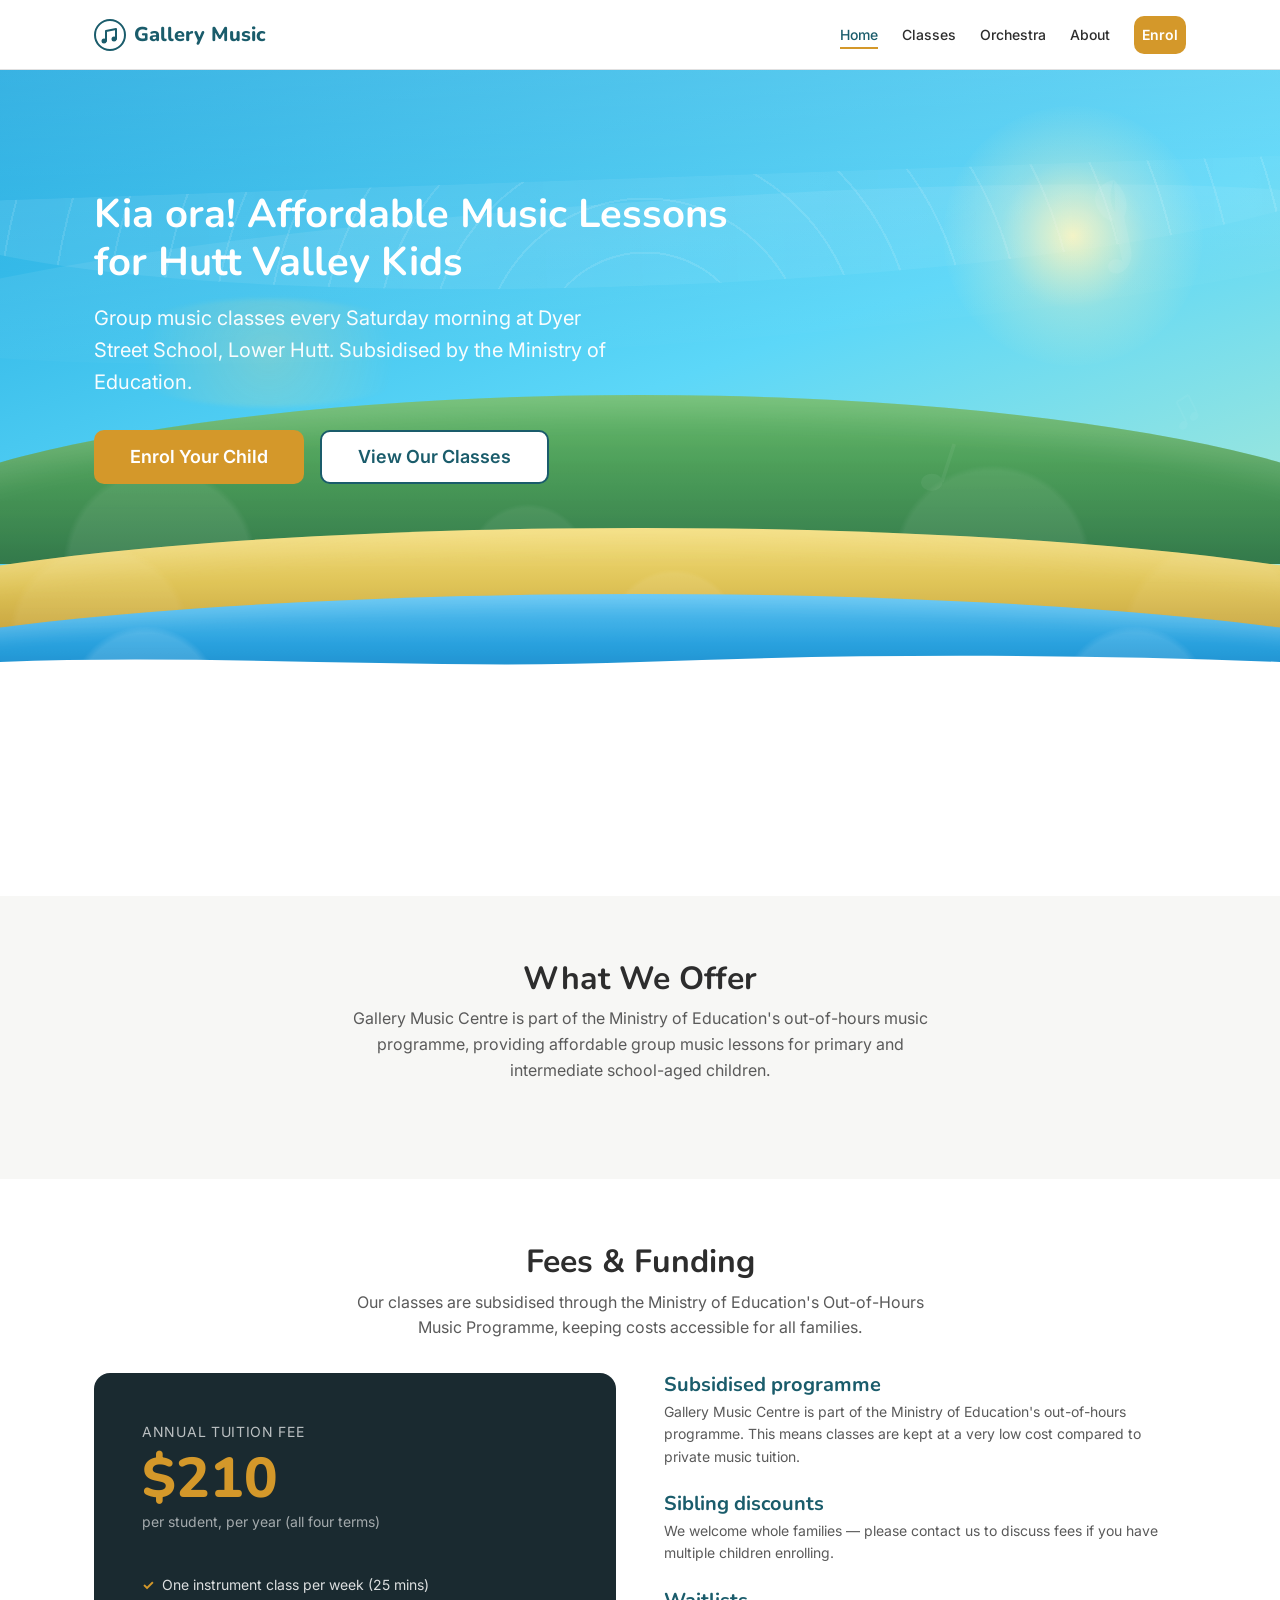
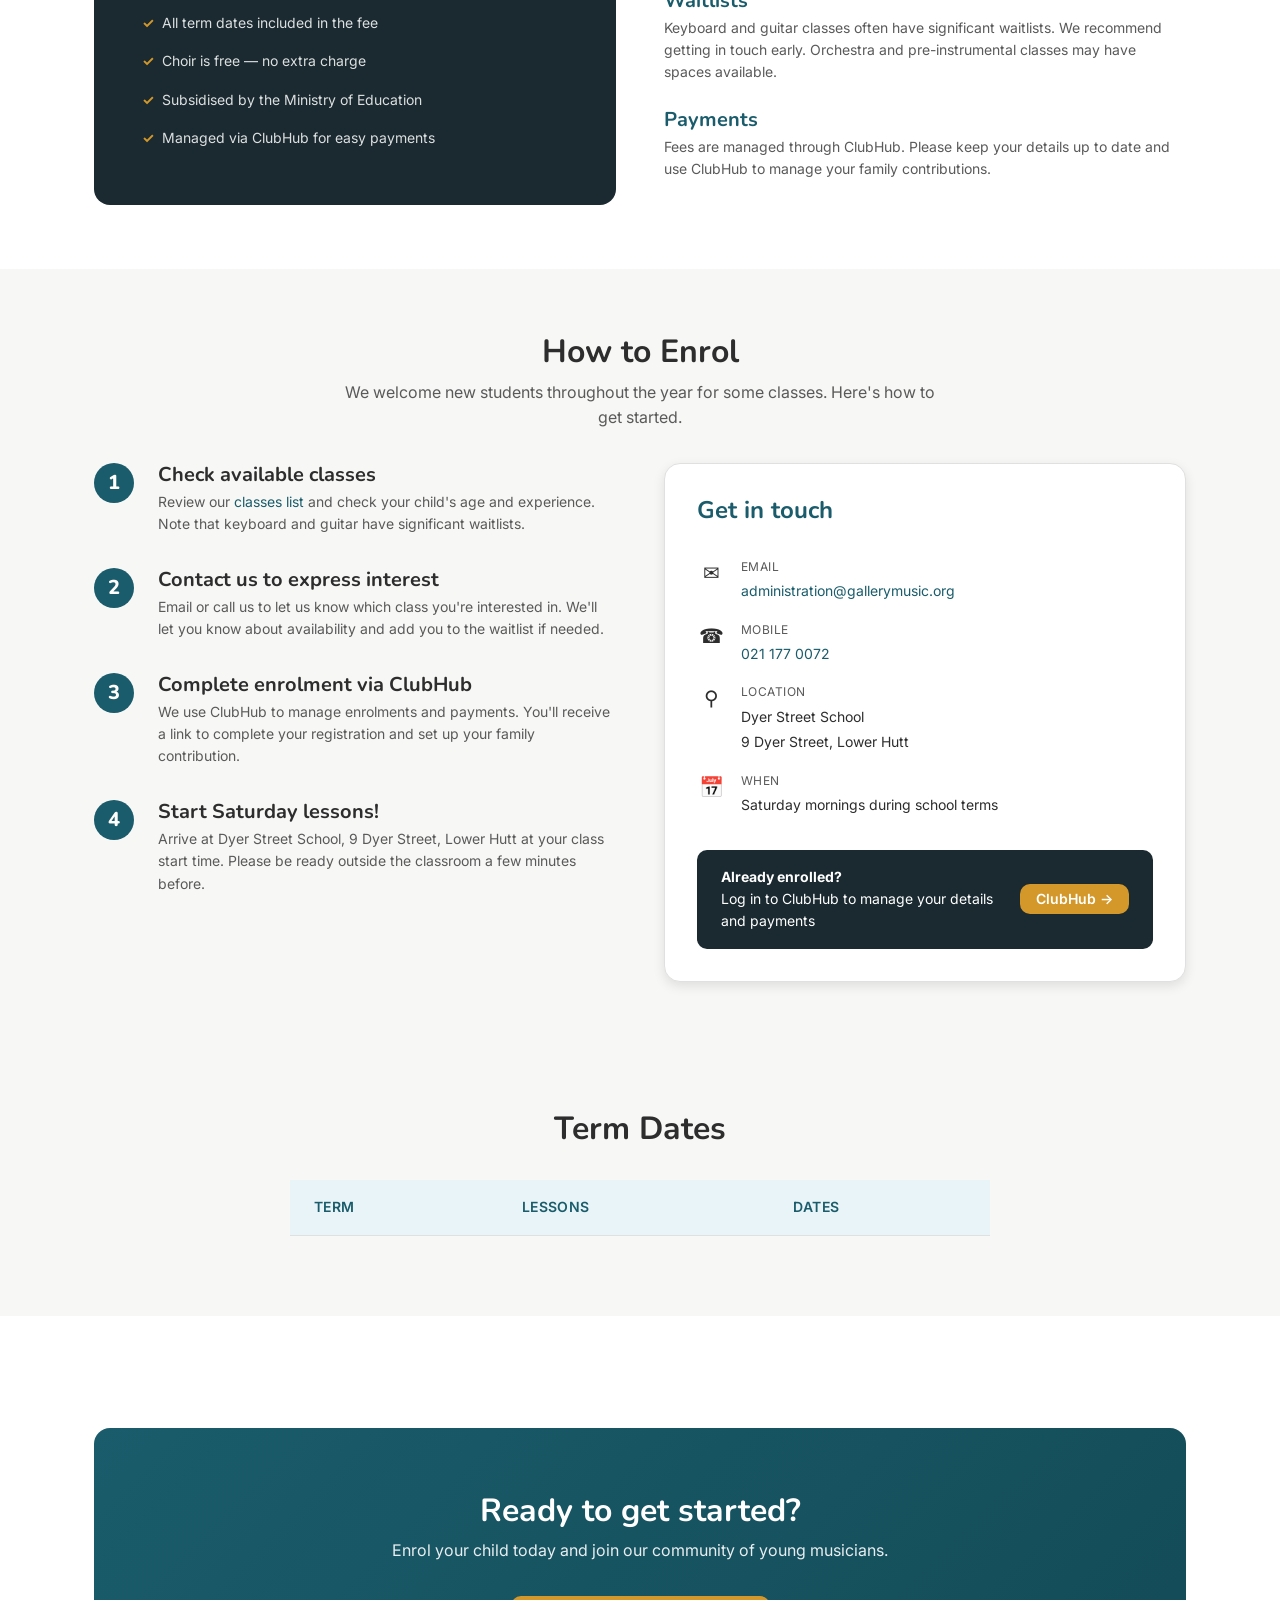
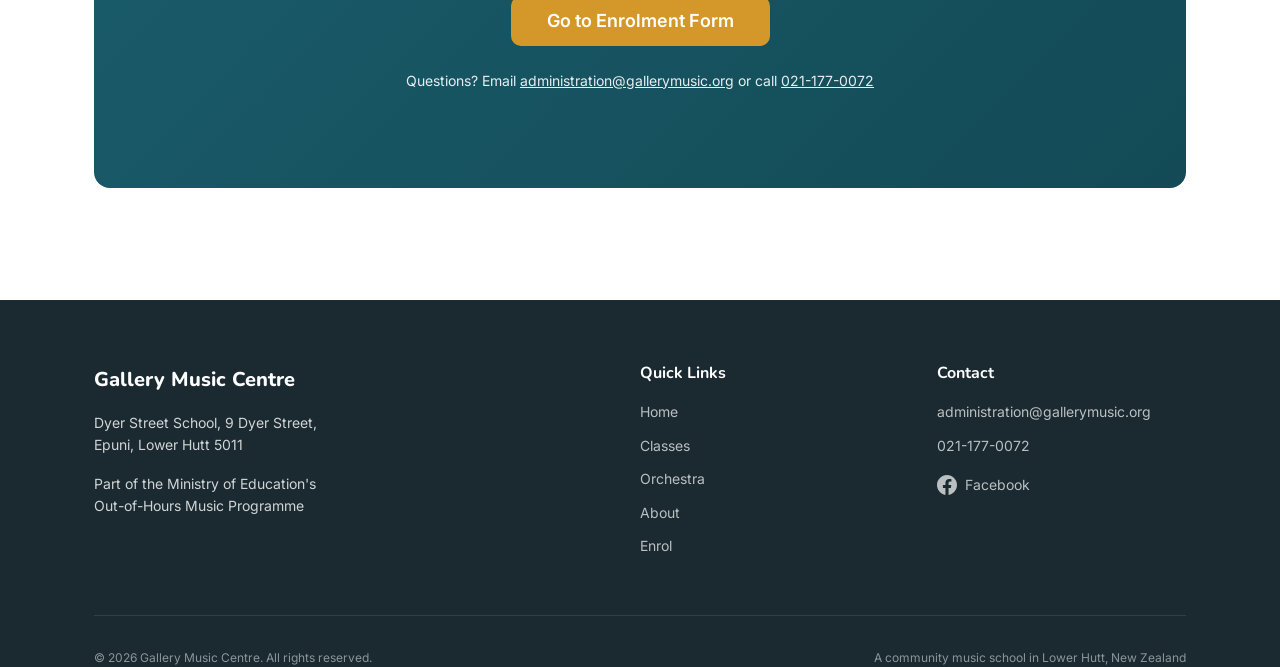
==== commit b1fc16ba: "Site audit: tighten content, placeholder notices, CMS restructure, home.html rename - Rename index.h" ====
--- a/index.html
+++ b/index.html
@@ -2,312 +2,11 @@
 <html lang="en-NZ">
 <head>
   <meta charset="UTF-8">
-  <meta name="viewport" content="width=device-width, initial-scale=1.0">
-  <title>Gallery Music Centre — Affordable Music Lessons for Hutt Valley Kids</title>
-  <meta name="description" content="Group music classes every Saturday morning at Dyer Street School, Lower Hutt. Subsidised by the Ministry of Education. Piano, violin, guitar, drums and more.">
-  <link rel="preconnect" href="https://fonts.googleapis.com">
-  <link rel="preconnect" href="https://fonts.gstatic.com" crossorigin>
-  <link href="https://fonts.googleapis.com/css2?family=Inter:wght@400;500;600;700&family=Nunito:wght@700;800&display=swap" rel="stylesheet">
-  <link rel="icon" type="image/svg+xml" href="images/favicon.svg">
-  <link rel="stylesheet" href="css/style.css">
+  <meta http-equiv="refresh" content="0; url=home.html">
+  <title>Gallery Music Centre</title>
+  <link rel="canonical" href="home.html">
 </head>
 <body>
-
-  <a href="#main" class="skip-link">Skip to main content</a>
-
-  <!-- Header -->
-  <header class="site-header">
-    <nav class="nav container" aria-label="Main navigation">
-      <a href="index.html" class="nav__logo" aria-label="Gallery Music Centre — Home">
-        <svg viewBox="0 0 32 32" fill="none" aria-hidden="true">
-          <circle cx="16" cy="16" r="15" stroke="currentColor" stroke-width="2"/>
-          <path d="M12 22V12l10-2v10" stroke="currentColor" stroke-width="2" stroke-linecap="round" stroke-linejoin="round"/>
-          <circle cx="10" cy="22" r="2.5" fill="currentColor"/>
-          <circle cx="20" cy="20" r="2.5" fill="currentColor"/>
-        </svg>
-        Gallery Music
-      </a>
-      <div class="nav__overlay" aria-hidden="true"></div>
-      <ul class="nav__links" id="nav-links">
-        <li><a href="index.html" class="active">Home</a></li>
-        <li><a href="classes.html">Classes</a></li>
-        <li><a href="orchestra.html">Orchestra</a></li>
-        <li><a href="about.html">About</a></li>
-        <li><a href="enrol.html" class="nav__enrol">Enrol</a></li>
-      </ul>
-      <button class="nav__toggle" aria-expanded="false" aria-controls="nav-links" aria-label="Toggle menu">
-        <span></span><span></span><span></span>
-      </button>
-    </nav>
-  </header>
-
-  <main id="main">
-
-    <!-- Hero -->
-    <section class="hero">
-      <div class="hero__decor" aria-hidden="true">
-        <div class="hero__band hero__band--hills"></div>
-        <div class="hero__band hero__band--valley"></div>
-        <div class="hero__band hero__band--river"></div>
-      </div>
-      <div class="hero__notes" aria-hidden="true">
-        <!-- Treble clef silhouette -->
-        <svg viewBox="0 0 100 200"><path d="M52 2c-4 8-14 20-14 40s10 28 10 28l-6 10c-18-6-32-22-32-44C10 14 28 2 52 2zm0 0c4 8 14 20 14 40s-10 30-10 30v60c0 20-10 34-26 40-8 2-16 0-20-6s-2-14 4-18c8-4 18-2 22 6v-82l6-10"/></svg>
-        <!-- Quarter note -->
-        <svg viewBox="0 0 60 100"><ellipse cx="20" cy="80" rx="18" ry="14" transform="rotate(-20 20 80)"/><line x1="36" y1="74" x2="36" y2="8" stroke="currentColor" stroke-width="6"/></svg>
-        <!-- Double eighth notes -->
-        <svg viewBox="0 0 80 100"><ellipse cx="16" cy="82" rx="14" ry="11" transform="rotate(-20 16 82)"/><ellipse cx="56" cy="72" rx="14" ry="11" transform="rotate(-20 56 72)"/><line x1="28" y1="76" x2="28" y2="12" stroke="currentColor" stroke-width="5"/><line x1="68" y1="66" x2="68" y2="8" stroke="currentColor" stroke-width="5"/><line x1="28" y1="12" x2="68" y2="8" stroke="currentColor" stroke-width="6"/></svg>
-      </div>
-      <div class="container">
-        <div class="hero__content">
-          <h1>Kia ora! Affordable Music Lessons for Hutt Valley Kids</h1>
-          <p>Group music classes every Saturday morning at Dyer Street School, Lower Hutt. Subsidised by the Ministry of Education.</p>
-          <div class="hero__buttons">
-            <a href="enrol.html" class="btn btn--primary btn--large">Enrol Your Child</a>
-            <a href="classes.html" class="btn btn--secondary btn--large">View Our Classes</a>
-          </div>
-        </div>
-      </div>
-      <div class="hero__wave" aria-hidden="true">
-        <svg viewBox="0 0 1440 40" preserveAspectRatio="none"><path d="M0 20C240 5 480 35 720 20S1200 5 1440 20V40H0Z" fill="#ffffff"/></svg>
-      </div>
-    </section>
-
-    <!-- Key Stats -->
-    <section class="section" aria-label="Key facts">
-      <div class="container">
-        <div class="stats">
-          <div class="stat-card">
-            <span class="stat-card__value">10+</span>
-            <span class="stat-card__label">Instruments</span>
-          </div>
-          <div class="stat-card">
-            <span class="stat-card__value">$210</span>
-            <span class="stat-card__label">Per Year</span>
-          </div>
-          <div class="stat-card">
-            <span class="stat-card__value">Sat AM</span>
-            <span class="stat-card__label">Saturday Mornings</span>
-          </div>
-          <div class="stat-card">
-            <span class="stat-card__value">Qualified</span>
-            <span class="stat-card__label">Teachers</span>
-          </div>
-        </div>
-      </div>
-    </section>
-
-    <!-- What We Offer -->
-    <section class="section section--alt">
-      <div class="container">
-        <div class="section-title">
-          <h2>What We Offer</h2>
-          <p>Gallery Music Centre is part of the Ministry of Education's out-of-hours music programme, providing affordable group music lessons for primary and intermediate school-aged children.</p>
-        </div>
-        <div class="card-grid card-grid--home" id="home-instruments">
-          <!-- loaded from _data/instruments.json -->
-        </div>
-      </div>
-    </section>
-
-    <!-- Fees & Funding -->
-    <section class="section">
-      <div class="container">
-        <div class="section-title">
-          <h2>Fees &amp; Funding</h2>
-          <p>Our classes are subsidised through the Ministry of Education's Out-of-Hours Music Programme, keeping costs accessible for all families.</p>
-        </div>
-        <div class="fees-layout">
-          <div class="fee-box">
-            <div class="fee-box__title">Annual Tuition Fee</div>
-            <div class="fee-box__amount">$210</div>
-            <div class="fee-box__period">per student, per year (all four terms)</div>
-            <ul class="fee-box__list">
-              <li>One instrument class per week (30 mins)</li>
-              <li>All term dates included in the fee</li>
-              <li>Choir is free &mdash; no extra charge</li>
-              <li>Subsidised by the Ministry of Education</li>
-              <li>Managed via ClubHub for easy payments</li>
-            </ul>
-          </div>
-          <div class="fee-notes">
-            <h4>Subsidised programme</h4>
-            <p>Gallery Music Centre is part of the Ministry of Education's out-of-hours programme. This means classes are kept at a very low cost compared to private music tuition.</p>
-            <h4>Sibling discounts</h4>
-            <p>We welcome whole families &mdash; please contact us to discuss fees if you have multiple children enrolling.</p>
-            <h4>Waitlists</h4>
-            <p>Keyboard and guitar classes often have significant waitlists. We recommend getting in touch early. Orchestra and pre-instrumental classes may have spaces available.</p>
-            <h4>Payments</h4>
-            <p>Fees are managed through ClubHub. Please keep your details up to date and use ClubHub to manage your family contributions.</p>
-          </div>
-        </div>
-      </div>
-    </section>
-
-    <!-- Join Gallery Music -->
-    <section class="section section--alt">
-      <div class="container">
-        <div class="section-title">
-          <h2>How to Enrol</h2>
-          <p>We welcome new students throughout the year for some classes. Here's how to get started.</p>
-        </div>
-        <div class="enrol-layout">
-          <div class="enrol-steps">
-            <div class="enrol-step">
-              <div class="enrol-step__num">1</div>
-              <div>
-                <h4>Check available classes</h4>
-                <p>Review our <a href="classes.html">classes list</a> and check your child's age and experience. Note that keyboard and guitar have significant waitlists.</p>
-              </div>
-            </div>
-            <div class="enrol-step">
-              <div class="enrol-step__num">2</div>
-              <div>
-                <h4>Contact us to express interest</h4>
-                <p>Email or call us to let us know which class you're interested in. We'll let you know about availability and add you to the waitlist if needed.</p>
-              </div>
-            </div>
-            <div class="enrol-step">
-              <div class="enrol-step__num">3</div>
-              <div>
-                <h4>Complete enrolment via ClubHub</h4>
-                <p>We use ClubHub to manage enrolments and payments. You'll receive a link to complete your registration and set up your family contribution.</p>
-              </div>
-            </div>
-            <div class="enrol-step">
-              <div class="enrol-step__num">4</div>
-              <div>
-                <h4>Start Saturday lessons!</h4>
-                <p>Arrive at Dyer Street School, 9 Dyer Street, Lower Hutt at your class start time. Please be ready outside the classroom a few minutes before.</p>
-              </div>
-            </div>
-          </div>
-          <div class="contact-box">
-            <h3>Get in touch</h3>
-            <div class="contact-item">
-              <div class="contact-item__icon">&#9993;</div>
-              <div>
-                <div class="contact-item__label">Email</div>
-                <a href="mailto:administration@gallerymusic.org">administration@gallerymusic.org</a>
-              </div>
-            </div>
-            <div class="contact-item">
-              <div class="contact-item__icon">&#9742;</div>
-              <div>
-                <div class="contact-item__label">Mobile</div>
-                <a href="tel:021-177-0072">021 177 0072</a>
-              </div>
-            </div>
-            <div class="contact-item">
-              <div class="contact-item__icon">&#9906;</div>
-              <div>
-                <div class="contact-item__label">Location</div>
-                <span>Dyer Street School<br>9 Dyer Street, Lower Hutt</span>
-              </div>
-            </div>
-            <div class="contact-item">
-              <div class="contact-item__icon">&#128197;</div>
-              <div>
-                <div class="contact-item__label">When</div>
-                <span>Saturday mornings during school terms</span>
-              </div>
-            </div>
-            <!-- TODO: Add actual ClubHub URL -->
-            <div class="clubhub-banner">
-              <div class="clubhub-banner__text">
-                <strong>Already enrolled?</strong>
-                Log in to ClubHub to manage your details and payments
-              </div>
-              <a href="enrol.html" class="btn">ClubHub &rarr;</a>
-            </div>
-          </div>
-        </div>
-      </div>
-    </section>
-
-    <!-- Term Calendar -->
-    <section class="section section--alt">
-      <div class="container">
-        <div class="section-title">
-          <h2>Term Dates</h2>
-          <!-- TODO: Update term dates each year -->
-        </div>
-        <div style="max-width: 700px; margin: 0 auto;">
-          <table class="term-table">
-            <thead>
-              <tr>
-                <th>Term</th>
-                <th>Lessons</th>
-                <th>Dates</th>
-              </tr>
-            </thead>
-            <tbody id="term-dates-body">
-              <!-- loaded from _data/term-dates.json -->
-            </tbody>
-          </table>
-          <p class="term-note" id="term-dates-note"></p>
-        </div>
-      </div>
-    </section>
-
-    <!-- CTA Banner -->
-    <section class="section">
-      <div class="container">
-        <div class="cta-banner">
-          <h2>Ready to get started?</h2>
-          <p>Enrol your child today and join our community of young musicians.</p>
-          <a href="enrol.html" class="btn btn--primary btn--large">Go to Enrolment Form</a>
-          <p style="margin-top: var(--space-lg); font-size: var(--fs-sm);">
-            Questions? Email <a href="mailto:administration@gallerymusic.org" style="color: var(--color-white); text-decoration: underline;">administration@gallerymusic.org</a>
-            or call <a href="tel:021-177-0072" style="color: var(--color-white); text-decoration: underline;">021-177-0072</a>
-          </p>
-        </div>
-      </div>
-    </section>
-
-  </main>
-
-  <!-- Footer -->
-  <footer class="site-footer">
-    <div class="container">
-      <div class="footer__grid">
-        <div>
-          <div class="footer__brand">Gallery Music Centre</div>
-          <p>Dyer Street School, 9 Dyer Street,<br>Epuni, Lower Hutt 5011</p>
-          <p style="margin-top: var(--space-md);">Part of the Ministry of Education's<br>Out-of-Hours Music Programme</p>
-        </div>
-        <div>
-          <h4>Quick Links</h4>
-          <ul class="footer__links">
-            <li><a href="index.html">Home</a></li>
-            <li><a href="classes.html">Classes</a></li>
-            <li><a href="orchestra.html">Orchestra</a></li>
-            <li><a href="about.html">About</a></li>
-            <li><a href="enrol.html">Enrol</a></li>
-          </ul>
-        </div>
-        <div>
-          <h4>Contact</h4>
-          <ul class="footer__links">
-            <li><a href="mailto:administration@gallerymusic.org">administration@gallerymusic.org</a></li>
-            <li><a href="tel:021-177-0072">021-177-0072</a></li>
-          </ul>
-          <div class="footer__social" style="margin-top: var(--space-md);">
-            <a href="https://www.facebook.com/gallerymusiccentre" target="_blank" rel="noopener noreferrer">
-              <svg width="20" height="20" viewBox="0 0 24 24" fill="currentColor" aria-hidden="true"><path d="M24 12.073c0-6.627-5.373-12-12-12s-12 5.373-12 12c0 5.99 4.388 10.954 10.125 11.854v-8.385H7.078v-3.47h3.047V9.43c0-3.007 1.792-4.669 4.533-4.669 1.312 0 2.686.235 2.686.235v2.953H15.83c-1.491 0-1.956.925-1.956 1.874v2.25h3.328l-.532 3.47h-2.796v8.385C19.612 23.027 24 18.062 24 12.073z"/></svg>
-              Facebook
-            </a>
-          </div>
-        </div>
-      </div>
-      <div class="footer__bottom">
-        <span>&copy; 2026 Gallery Music Centre. All rights reserved.</span>
-        <span>A community music school in Lower Hutt, New Zealand</span>
-      </div>
-    </div>
-  </footer>
-
-  <script src="js/content.js"></script>
-  <script src="js/main.js"></script>
+  <p><a href="home.html">Redirecting to Gallery Music Centre home page…</a></p>
 </body>
 </html>
